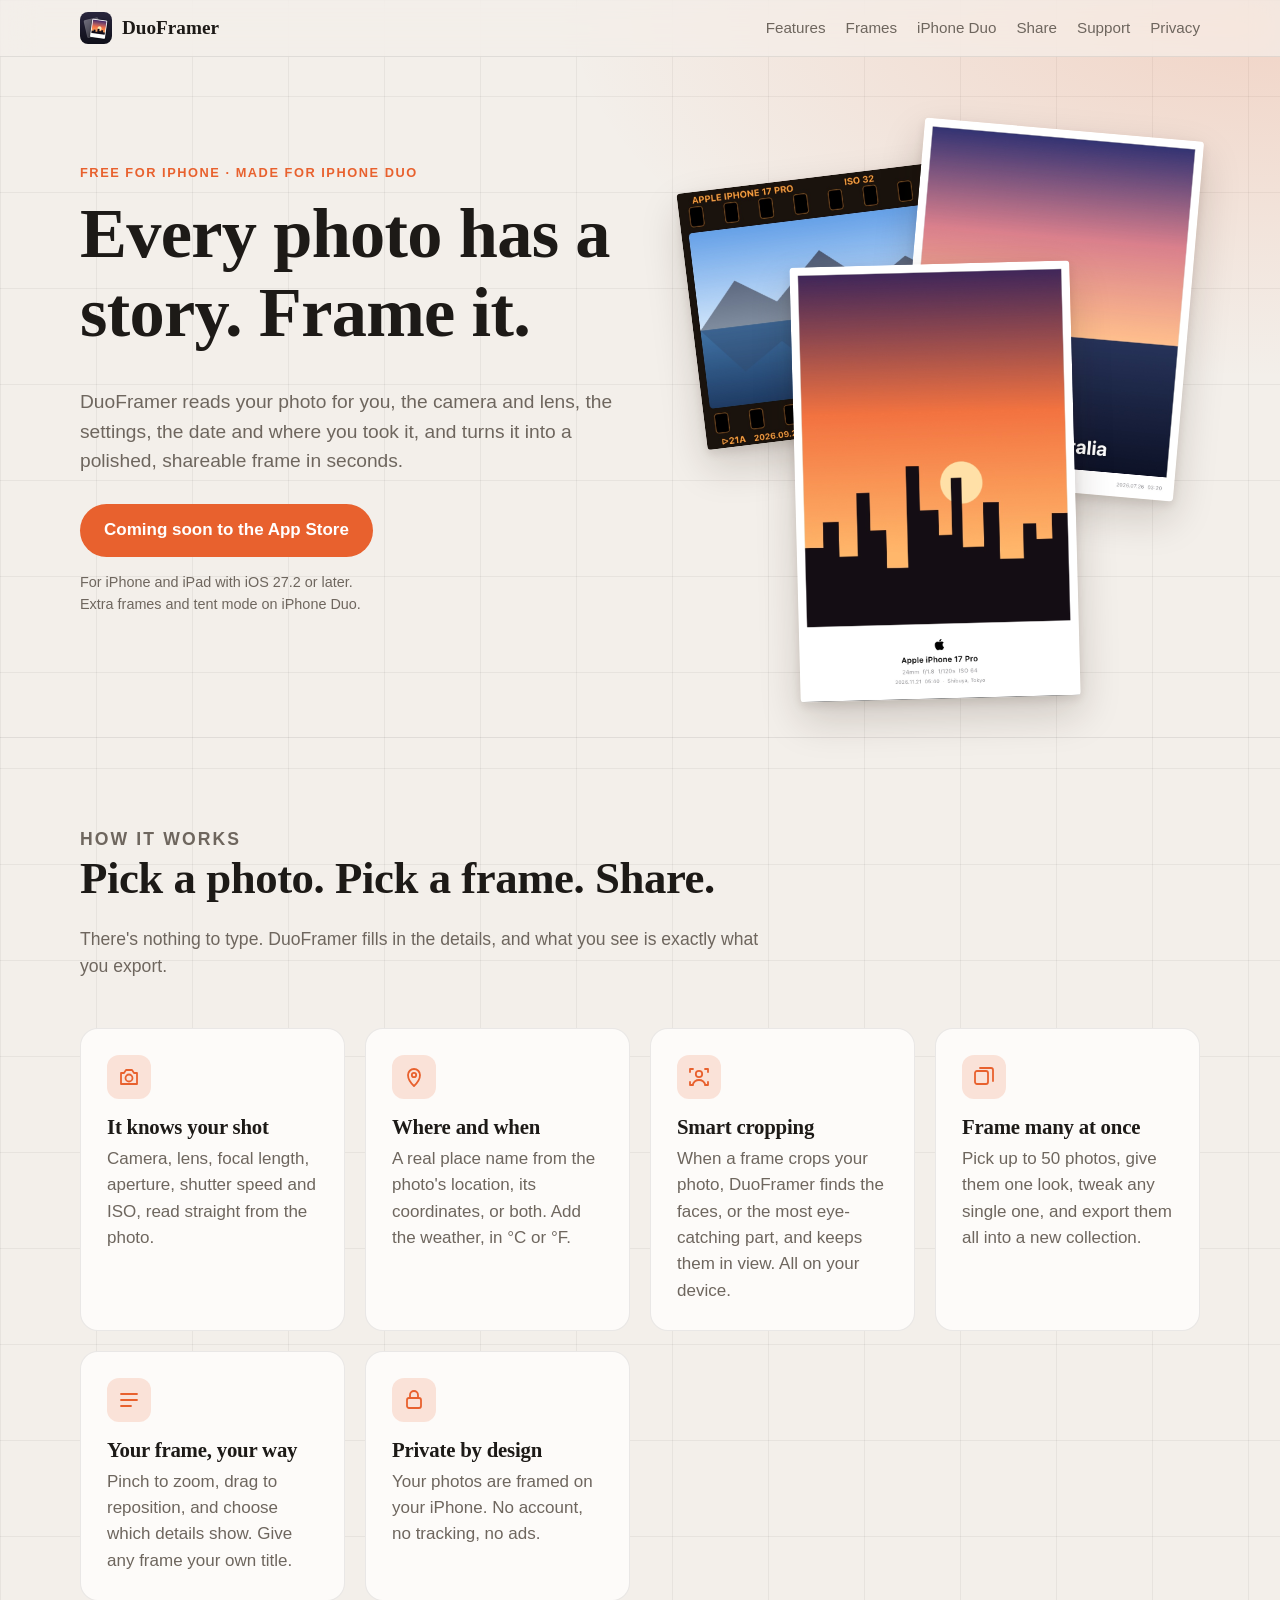
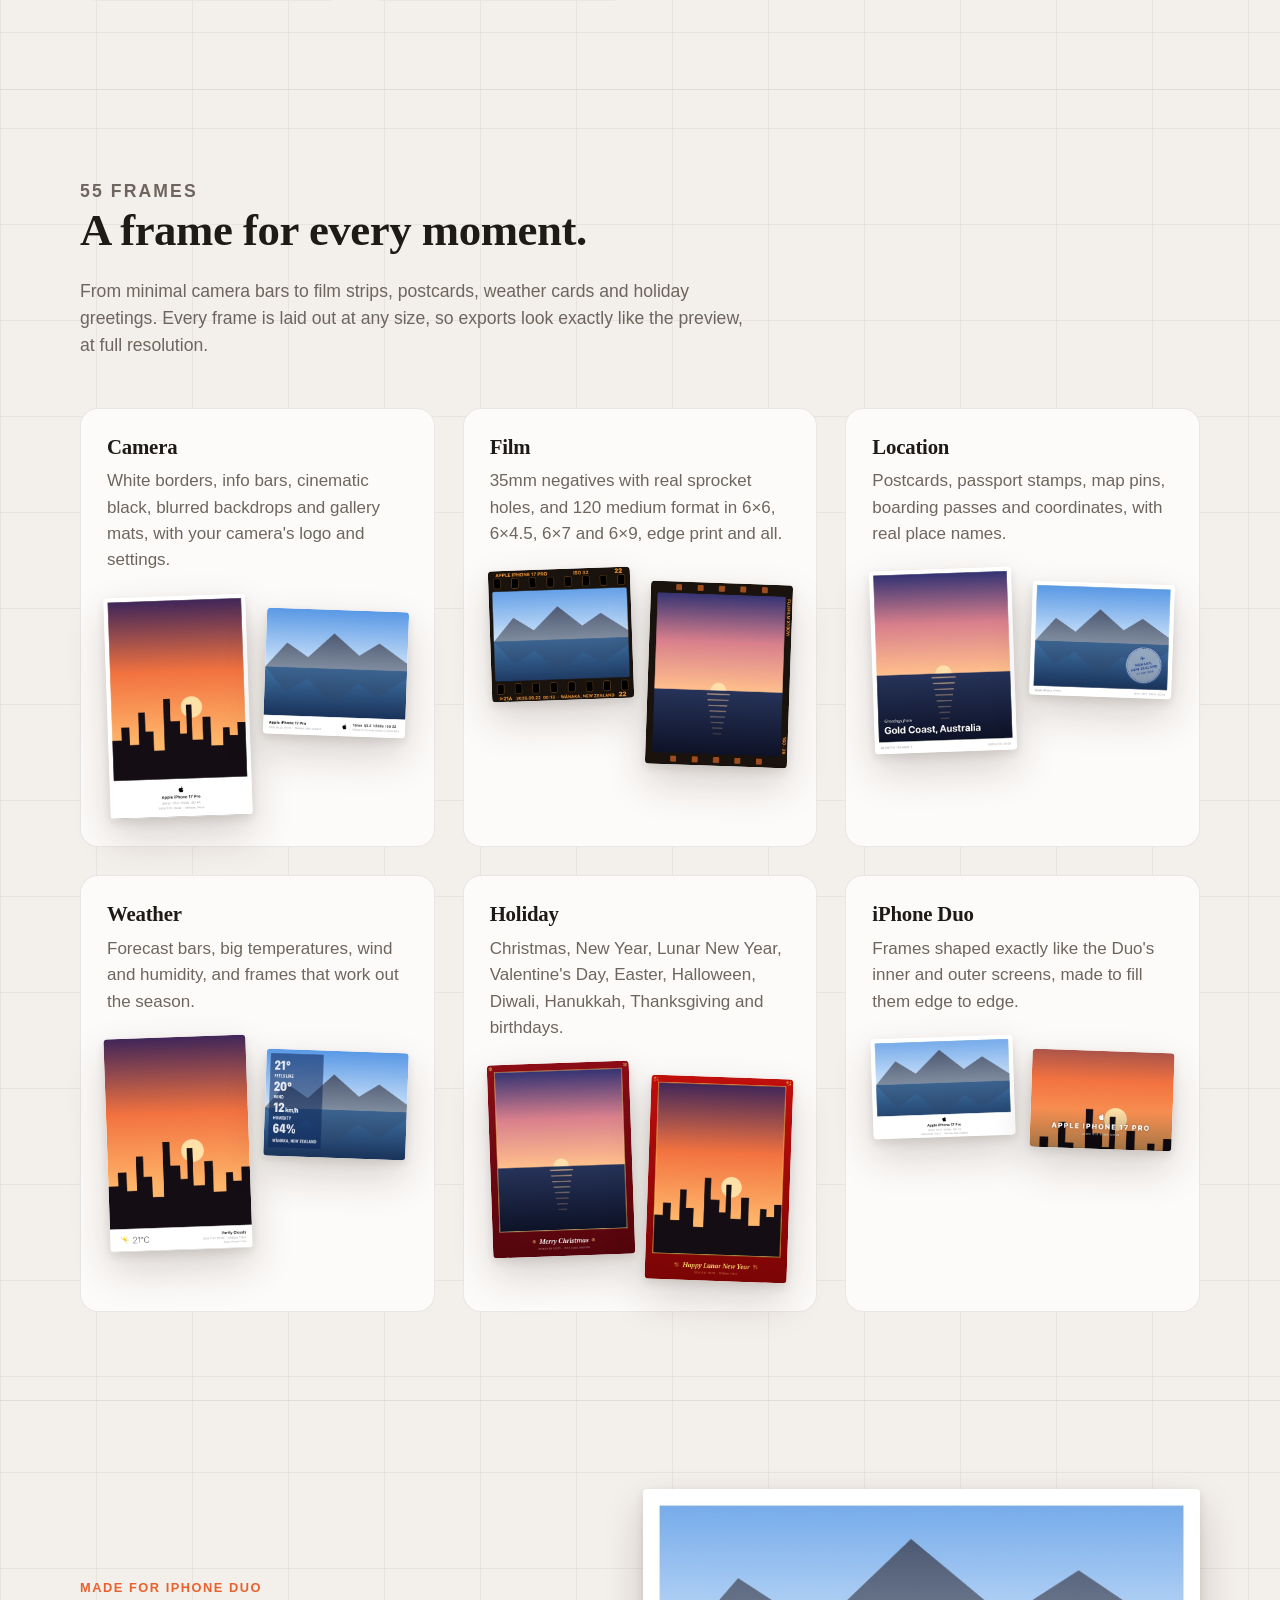
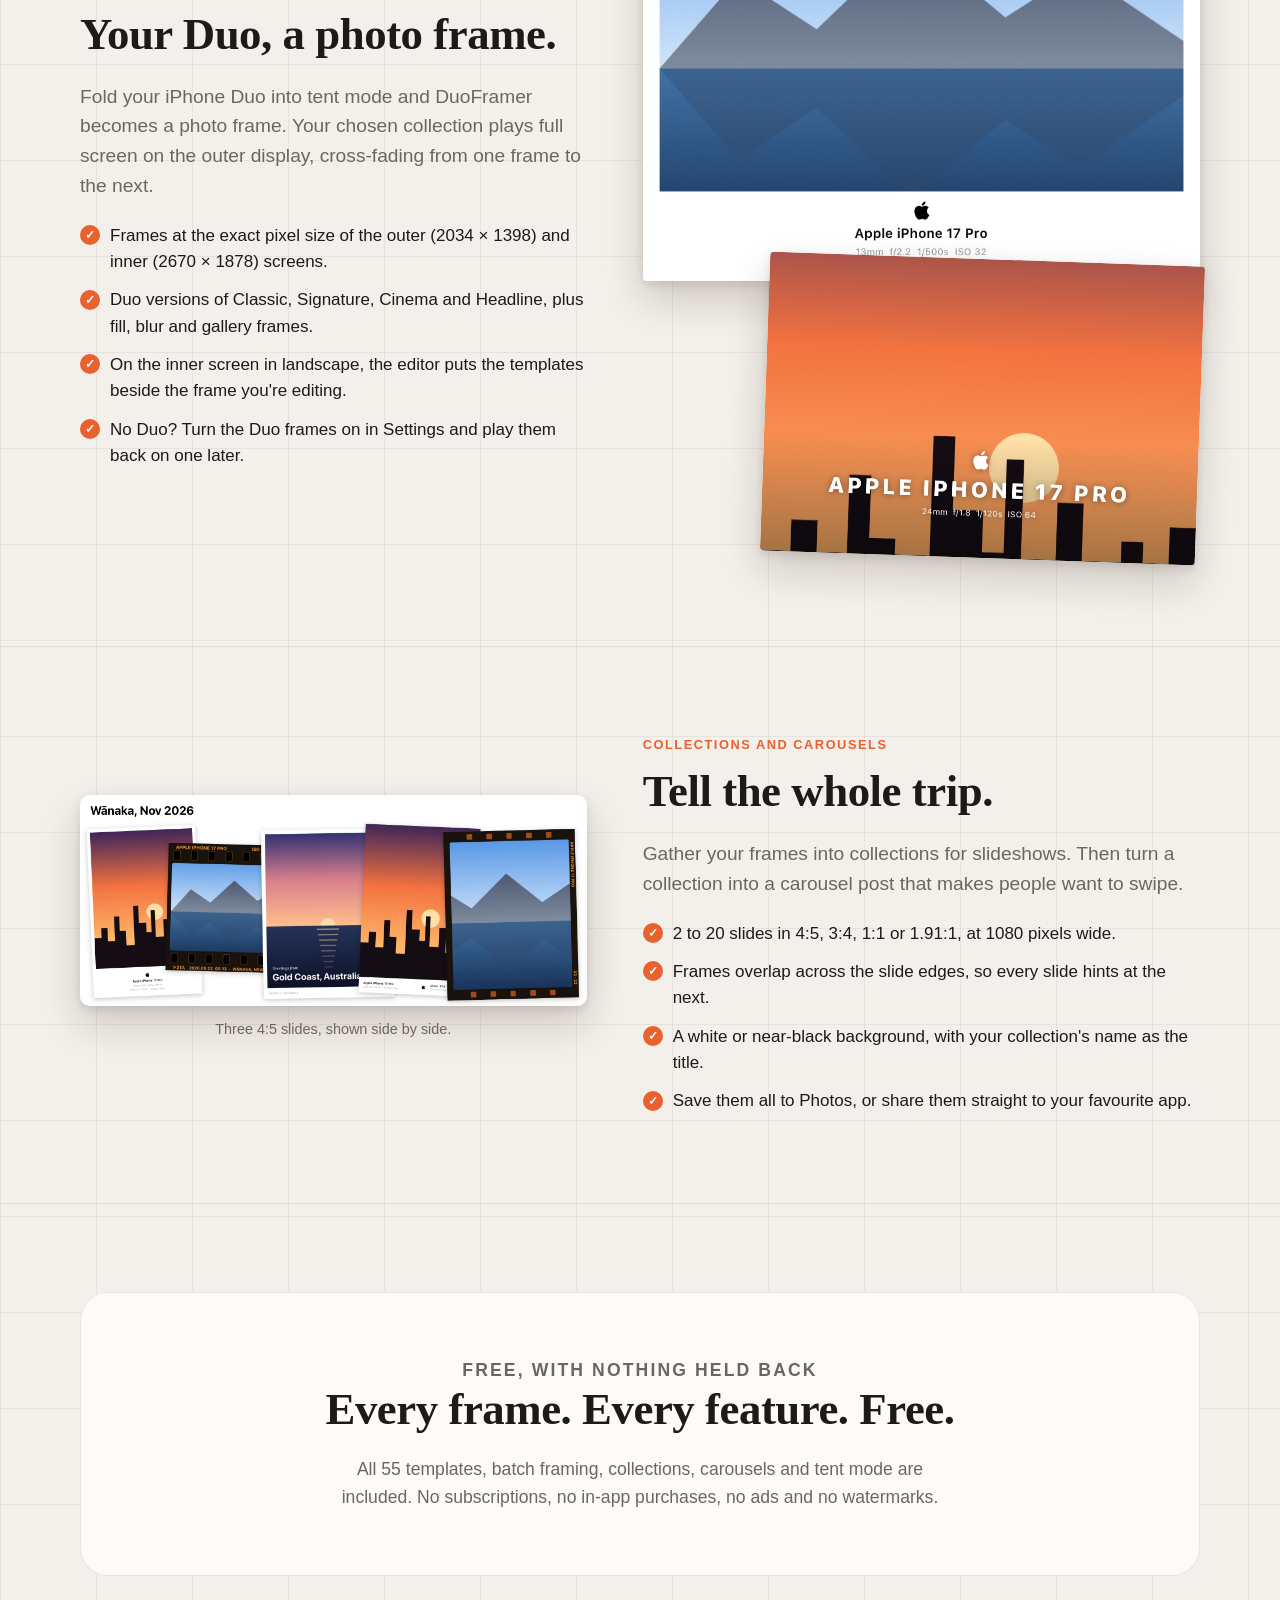
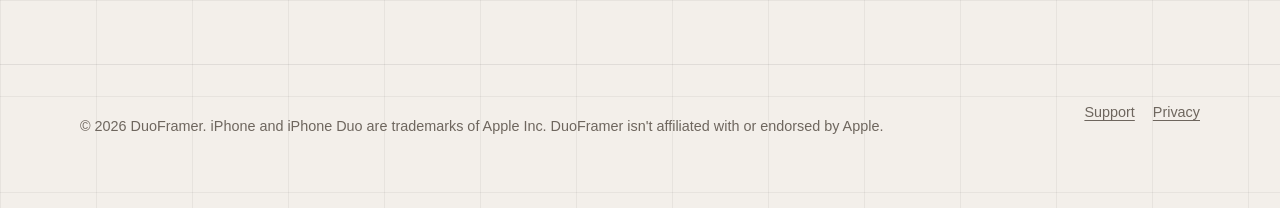
==== index.html @ 28a7384c "Add DuoFramer marketing site Landing page, privacy policy and support page, sharing one stylesheet w" ====
<!doctype html>
<html lang="en">
<head>
  <meta charset="utf-8">
  <meta name="viewport" content="width=device-width, initial-scale=1">
  <title>DuoFramer — Every photo has a story. Frame it.</title>
  <meta name="description" content="DuoFramer reads the camera, settings, place and date from your photos and frames them beautifully: 55 camera, film, travel, weather, holiday and iPhone Duo frames. Free, private, on your iPhone.">
  <meta name="theme-color" content="#f3efea" media="(prefers-color-scheme: light)">
  <meta name="theme-color" content="#000000" media="(prefers-color-scheme: dark)">
  <meta property="og:title" content="DuoFramer — Every photo has a story. Frame it.">
  <meta property="og:description" content="55 frames that know your shot: camera and settings, place and weather, film strips, holidays, and frames made for iPhone Duo.">
  <meta property="og:image" content="assets/og-image.png">
  <link rel="icon" href="assets/favicon.ico" sizes="any">
  <link rel="icon" type="image/png" sizes="192x192" href="assets/favicon-192.png">
  <link rel="apple-touch-icon" href="assets/apple-touch-icon.png">
  <link rel="stylesheet" href="assets/site.css">
</head>
<body>
  <header>
    <nav class="wrap nav" aria-label="Main">
      <a class="brand" href="#top"><img src="assets/favicon.png" alt="" width="32" height="32">DuoFramer</a>
      <ul>
        <li><a href="#features">Features</a></li>
        <li><a href="#frames">Frames</a></li>
        <li><a href="#duo">iPhone Duo</a></li>
        <li><a href="#share">Share</a></li>
        <li><a href="support.html">Support</a></li>
        <li><a href="privacy.html">Privacy</a></li>
      </ul>
    </nav>
  </header>

  <main id="top">
    <section class="hero">
      <div class="wrap hero-grid">
        <div>
          <p class="eyebrow">Free for iPhone · Made for iPhone Duo</p>
          <h1>Every photo has a story. Frame it.</h1>
          <p class="lede">DuoFramer reads your photo for you, the camera and lens, the settings, the date and where you took it, and turns it into a polished, shareable frame in seconds.</p>
          <div class="cta">
            <span class="button" aria-disabled="true">Coming soon to the App Store</span>
            <span class="requires">For iPhone and iPad with iOS 27.2 or later.<br>Extra frames and tent mode on iPhone Duo.</span>
          </div>
        </div>
        <div class="prints" aria-hidden="true">
          <img src="assets/gallery/film-35mm.jpg" alt="" width="840" height="774">
          <img src="assets/gallery/location-postcard.jpg" alt="" width="840" height="1082">
          <img src="assets/gallery/camera-classic.jpg" alt="" width="840" height="1303">
        </div>
      </div>
    </section>

    <section id="features">
      <div class="wrap">
        <div class="section-head">
          <p class="eyebrow">How it works</p>
          <h2>Pick a photo. Pick a frame. Share.</h2>
          <p>There's nothing to type. DuoFramer fills in the details, and what you see is exactly what you export.</p>
        </div>
        <div class="features">
          <div class="card">
            <div class="icon"><svg viewBox="0 0 24 24" fill="none" stroke="currentColor" stroke-width="1.8" stroke-linecap="round" stroke-linejoin="round" aria-hidden="true"><path d="M4 8h3l2-3h6l2 3h3v11H4z"/><circle cx="12" cy="13" r="3.5"/></svg></div>
            <h3>It knows your shot</h3>
            <p>Camera, lens, focal length, aperture, shutter speed and ISO, read straight from the photo.</p>
          </div>
          <div class="card">
            <div class="icon"><svg viewBox="0 0 24 24" fill="none" stroke="currentColor" stroke-width="1.8" stroke-linecap="round" stroke-linejoin="round" aria-hidden="true"><path d="M12 21s-6-5.6-6-11a6 6 0 0 1 12 0c0 5.4-6 11-6 11z"/><circle cx="12" cy="10" r="2.2"/></svg></div>
            <h3>Where and when</h3>
            <p>A real place name from the photo's location, its coordinates, or both. Add the weather, in °C or °F.</p>
          </div>
          <div class="card">
            <div class="icon"><svg viewBox="0 0 24 24" fill="none" stroke="currentColor" stroke-width="1.8" stroke-linecap="round" stroke-linejoin="round" aria-hidden="true"><circle cx="12" cy="9" r="3.2"/><path d="M5.5 20c1.2-3.4 3.7-5 6.5-5s5.3 1.6 6.5 5"/><path d="M3 7V4h3M21 7V4h-3M3 17v3h3M21 17v3h-3"/></svg></div>
            <h3>Smart cropping</h3>
            <p>When a frame crops your photo, DuoFramer finds the faces, or the most eye-catching part, and keeps them in view. All on your device.</p>
          </div>
          <div class="card">
            <div class="icon"><svg viewBox="0 0 24 24" fill="none" stroke="currentColor" stroke-width="1.8" stroke-linecap="round" stroke-linejoin="round" aria-hidden="true"><rect x="3" y="6" width="13" height="13" rx="2"/><path d="M8 3h11a2 2 0 0 1 2 2v11"/></svg></div>
            <h3>Frame many at once</h3>
            <p>Pick up to 50 photos, give them one look, tweak any single one, and export them all into a new collection.</p>
          </div>
          <div class="card">
            <div class="icon"><svg viewBox="0 0 24 24" fill="none" stroke="currentColor" stroke-width="1.8" stroke-linecap="round" stroke-linejoin="round" aria-hidden="true"><path d="M4 12h16M4 6h16M4 18h10"/></svg></div>
            <h3>Your frame, your way</h3>
            <p>Pinch to zoom, drag to reposition, and choose which details show. Give any frame your own title.</p>
          </div>
          <div class="card">
            <div class="icon"><svg viewBox="0 0 24 24" fill="none" stroke="currentColor" stroke-width="1.8" stroke-linecap="round" stroke-linejoin="round" aria-hidden="true"><rect x="5" y="10" width="14" height="10" rx="2"/><path d="M8 10V7a4 4 0 0 1 8 0v3"/></svg></div>
            <h3>Private by design</h3>
            <p>Your photos are framed on your iPhone. No account, no tracking, no ads.</p>
          </div>
        </div>
      </div>
    </section>

    <section id="frames">
      <div class="wrap">
        <div class="section-head">
          <p class="eyebrow">55 frames</p>
          <h2>A frame for every moment.</h2>
          <p>From minimal camera bars to film strips, postcards, weather cards and holiday greetings. Every frame is laid out at any size, so exports look exactly like the preview, at full resolution.</p>
        </div>
        <div class="categories">
          <article class="category">
            <h3>Camera</h3>
            <p>White borders, info bars, cinematic black, blurred backdrops and gallery mats, with your camera's logo and settings.</p>
            <div class="pair">
              <img class="print" src="assets/gallery/camera-classic.jpg" alt="A sunset skyline in a white Classic frame, with the camera and settings underneath" width="840" height="1303" loading="lazy">
              <img class="print" src="assets/gallery/camera-signature.jpg" alt="A mountain lake in a Signature frame with an info bar along the bottom" width="840" height="741" loading="lazy">
            </div>
          </article>
          <article class="category">
            <h3>Film</h3>
            <p>35mm negatives with real sprocket holes, and 120 medium format in 6×6, 6×4.5, 6×7 and 6×9, edge print and all.</p>
            <div class="pair">
              <img class="print" src="assets/gallery/film-35mm.jpg" alt="A photo on a strip of 35mm film with sprocket holes and orange edge print" width="840" height="774" loading="lazy">
              <img class="print" src="assets/gallery/film-6x7.jpg" alt="A portrait photo on a 6×7 medium-format negative" width="840" height="1078" loading="lazy">
            </div>
          </article>
          <article class="category">
            <h3>Location</h3>
            <p>Postcards, passport stamps, map pins, boarding passes and coordinates, with real place names.</p>
            <div class="pair">
              <img class="print" src="assets/gallery/location-postcard.jpg" alt="A sunset over the sea as a postcard reading Greetings from Gold Coast, Australia" width="840" height="1082" loading="lazy">
              <img class="print" src="assets/gallery/location-stamp.jpg" alt="A mountain lake with a round passport stamp for Wānaka, New Zealand" width="840" height="670" loading="lazy">
            </div>
          </article>
          <article class="category">
            <h3>Weather</h3>
            <p>Forecast bars, big temperatures, wind and humidity, and frames that work out the season.</p>
            <div class="pair">
              <img class="print" src="assets/gallery/weather-forecast.jpg" alt="A sunset skyline with a weather forecast bar showing 21 degrees" width="840" height="1255" loading="lazy">
              <img class="print" src="assets/gallery/weather-stats.jpg" alt="A mountain lake with a panel of temperature, feels-like, wind and humidity" width="840" height="630" loading="lazy">
            </div>
          </article>
          <article class="category">
            <h3>Holiday</h3>
            <p>Christmas, New Year, Lunar New Year, Valentine's Day, Easter, Halloween, Diwali, Hanukkah, Thanksgiving and birthdays.</p>
            <div class="pair">
              <img class="print" src="assets/gallery/holiday-christmas.jpg" alt="A sunset in a red Christmas frame reading Merry Christmas" width="840" height="1138" loading="lazy">
              <img class="print" src="assets/gallery/holiday-lunar.jpg" alt="A skyline in a red and gold Lunar New Year frame" width="840" height="1201" loading="lazy">
            </div>
          </article>
          <article class="category">
            <h3>iPhone Duo</h3>
            <p>Frames shaped exactly like the Duo's inner and outer screens, made to fill them edge to edge.</p>
            <div class="pair">
              <img class="print" src="assets/gallery/duo-inner-classic.jpg" alt="A landscape Classic frame shaped like the iPhone Duo inner screen" width="840" height="591" loading="lazy">
              <img class="print" src="assets/gallery/duo-outer-headline.jpg" alt="A full-bleed Headline frame shaped like the iPhone Duo outer screen" width="840" height="578" loading="lazy">
            </div>
          </article>
        </div>
      </div>
    </section>

    <section id="duo">
      <div class="wrap split">
        <div>
          <p class="eyebrow">Made for iPhone Duo</p>
          <h2>Your Duo, a photo frame.</h2>
          <p class="lede">Fold your iPhone Duo into tent mode and DuoFramer becomes a photo frame. Your chosen collection plays full screen on the outer display, cross-fading from one frame to the next.</p>
          <ul class="checks">
            <li>Frames at the exact pixel size of the outer (2034 × 1398) and inner (2670 × 1878) screens.</li>
            <li>Duo versions of Classic, Signature, Cinema and Headline, plus fill, blur and gallery frames.</li>
            <li>On the inner screen in landscape, the editor puts the templates beside the frame you're editing.</li>
            <li>No Duo? Turn the Duo frames on in Settings and play them back on one later.</li>
          </ul>
        </div>
        <div class="duo-pair" aria-hidden="true">
          <img class="print" src="assets/gallery/duo-inner-classic.jpg" alt="" width="840" height="591" loading="lazy">
          <img class="print" src="assets/gallery/duo-outer-headline.jpg" alt="" width="840" height="578" loading="lazy">
        </div>
      </div>
    </section>

    <section id="share">
      <div class="wrap split reverse">
        <div>
          <p class="eyebrow">Collections and carousels</p>
          <h2>Tell the whole trip.</h2>
          <p class="lede">Gather your frames into collections for slideshows. Then turn a collection into a carousel post that makes people want to swipe.</p>
          <ul class="checks">
            <li>2 to 20 slides in 4:5, 3:4, 1:1 or 1.91:1, at 1080 pixels wide.</li>
            <li>Frames overlap across the slide edges, so every slide hints at the next.</li>
            <li>A white or near-black background, with your collection's name as the title.</li>
            <li>Save them all to Photos, or share them straight to your favourite app.</li>
          </ul>
        </div>
        <div>
          <img class="carousel-shot" src="assets/gallery/carousel.jpg" alt="Three carousel slides on a white background titled Wānaka, Nov 2026, with framed photos overlapping across the slide edges" width="1800" height="750" loading="lazy">
          <p class="slide-note">Three 4:5 slides, shown side by side.</p>
        </div>
      </div>
    </section>

    <section>
      <div class="wrap">
        <div class="free">
          <p class="eyebrow">Free, with nothing held back</p>
          <h2>Every frame. Every feature. Free.</h2>
          <p>All 55 templates, batch framing, collections, carousels and tent mode are included. No subscriptions, no in-app purchases, no ads and no watermarks.</p>
        </div>
      </div>
    </section>
  </main>

  <footer>
    <div class="wrap">
      <p>© 2026 DuoFramer. iPhone and iPhone Duo are trademarks of Apple Inc. DuoFramer isn't affiliated with or endorsed by Apple.</p>
      <ul>
        <li><a href="support.html">Support</a></li>
        <li><a href="privacy.html">Privacy</a></li>
      </ul>
    </div>
  </footer>
</body>
</html>
---- assets/site.css ----
/* DuoFramer site. One stylesheet for every page; light and dark follow the system. */

:root {
  --canvas: #f3efea;
  --surface: #fdfbf9;
  --ink: #1d1a17;
  --muted: #6e665e;
  --line: rgba(0, 0, 0, 0.08);
  --grid: rgba(0, 0, 0, 0.05);
  --accent: #e8612e;
  --accent-ink: #ffffff;
  --glow: rgba(232, 97, 46, 0.2);
  --shadow: 0 18px 40px rgba(40, 20, 10, 0.18), 0 4px 10px rgba(40, 20, 10, 0.1);
  --serif: ui-serif, "New York", "Iowan Old Style", Georgia, serif;
  --sans: -apple-system, BlinkMacSystemFont, "SF Pro Text", "Helvetica Neue", Arial, sans-serif;
  --radius: 18px;
  color-scheme: light dark;
}

@media (prefers-color-scheme: dark) {
  :root {
    --canvas: #000000;
    --surface: #1b1820;
    --ink: #f4efe9;
    --muted: #a59c93;
    --line: rgba(255, 255, 255, 0.1);
    --grid: rgba(255, 255, 255, 0.07);
    --accent: #ff9461;
    --accent-ink: #1d1a17;
    --glow: rgba(255, 148, 97, 0.2);
    --shadow: 0 18px 40px rgba(0, 0, 0, 0.6), 0 4px 10px rgba(0, 0, 0, 0.4);
  }
}

* { box-sizing: border-box; }

html { scroll-behavior: smooth; }
@media (prefers-reduced-motion: reduce) { html { scroll-behavior: auto; } }

body {
  margin: 0;
  font-family: var(--sans);
  font-size: 17px;
  line-height: 1.55;
  color: var(--ink);
  background-color: var(--canvas);
  /* The app's canvas: a sunset glow from the top-right corner over a very faint 96 pt grid. */
  background-image:
    radial-gradient(ellipse 80% 60% at 100% 0%, var(--glow), transparent 70%),
    linear-gradient(var(--grid) 1px, transparent 1px),
    linear-gradient(90deg, var(--grid) 1px, transparent 1px);
  background-size: 100% 100%, 96px 96px, 96px 96px;
  background-attachment: fixed, scroll, scroll;
  -webkit-font-smoothing: antialiased;
}

img { max-width: 100%; height: auto; display: block; }

a { color: var(--accent); text-underline-offset: 3px; }

.wrap { width: min(1120px, 100% - 48px); margin-inline: auto; }

h1, h2, h3 { font-family: var(--serif); font-weight: 700; line-height: 1.12; letter-spacing: -0.01em; margin: 0 0 0.5em; }
h1 { font-size: clamp(2.6rem, 6vw, 4.4rem); }
h2 { font-size: clamp(1.9rem, 3.6vw, 2.8rem); }
h3 { font-size: 1.3rem; }

.eyebrow {
  font-size: 0.8rem;
  font-weight: 700;
  letter-spacing: 0.12em;
  text-transform: uppercase;
  color: var(--accent);
  margin: 0 0 0.9em;
}

.lede { font-size: 1.2rem; color: var(--muted); max-width: 34em; }

/* Navigation */

header {
  position: sticky;
  top: 0;
  z-index: 10;
  backdrop-filter: saturate(1.6) blur(18px);
  -webkit-backdrop-filter: saturate(1.6) blur(18px);
  background: color-mix(in srgb, var(--canvas) 72%, transparent);
  border-bottom: 1px solid var(--line);
}

.nav { display: flex; align-items: center; justify-content: space-between; gap: 24px; padding-block: 12px; }

.brand {
  display: flex;
  align-items: center;
  gap: 10px;
  font-family: var(--serif);
  font-weight: 700;
  font-size: 1.2rem;
  color: var(--ink);
  text-decoration: none;
}
.brand img { border-radius: 8px; }

.nav ul { display: flex; flex-wrap: wrap; gap: 4px 20px; list-style: none; margin: 0; padding: 0; }
.nav ul a { color: var(--muted); text-decoration: none; font-size: 0.95rem; }
.nav ul a:hover, .nav ul a[aria-current="page"] { color: var(--ink); }

@media (max-width: 760px) {
  .nav { flex-direction: column; align-items: flex-start; gap: 8px; }
}

/* Sections */

section { padding-block: 88px; }
section + section { border-top: 1px solid var(--line); }

.section-head { max-width: 40em; margin-bottom: 48px; }
.section-head p { color: var(--muted); font-size: 1.1rem; margin: 0; }

/* Hero */

.hero { padding-top: 72px; }
.hero-grid { display: grid; grid-template-columns: 1.05fr 1fr; gap: 56px; align-items: center; }
@media (max-width: 900px) { .hero-grid { grid-template-columns: 1fr; } }

.cta { display: flex; flex-wrap: wrap; align-items: center; gap: 14px 20px; margin-top: 28px; }

.button {
  display: inline-flex;
  align-items: center;
  gap: 8px;
  padding: 13px 24px;
  border-radius: 999px;
  background: var(--accent);
  color: var(--accent-ink);
  font-weight: 600;
  text-decoration: none;
}
.button.secondary { background: transparent; color: var(--ink); border: 1px solid var(--line); }

.requires { color: var(--muted); font-size: 0.9rem; }

/* Prints: frames laid on the table at slight angles. */

.prints { position: relative; min-height: 520px; }
.prints img {
  position: absolute;
  width: 54%;
  border-radius: 4px;
  box-shadow: var(--shadow);
}
.prints img:nth-child(1) { left: 2%; top: 9%; transform: rotate(-7deg); }
.prints img:nth-child(2) { left: 44%; top: 0; transform: rotate(5deg); }
.prints img:nth-child(3) { left: 22%; top: 26%; transform: rotate(-1.5deg); z-index: 2; }
@media (max-width: 900px) { .prints { min-height: 0; aspect-ratio: 1 / 0.95; } }

.print { border-radius: 4px; box-shadow: var(--shadow); }

/* Feature list */

.features { display: grid; grid-template-columns: repeat(auto-fit, minmax(240px, 1fr)); gap: 20px; }

.card {
  background: var(--surface);
  border: 1px solid var(--line);
  border-radius: var(--radius);
  padding: 26px;
}
.card h3 { margin-bottom: 0.35em; }
.card p { margin: 0; color: var(--muted); }
.card .icon {
  display: grid;
  place-items: center;
  width: 44px;
  height: 44px;
  margin-bottom: 16px;
  border-radius: 12px;
  background: color-mix(in srgb, var(--accent) 16%, transparent);
  color: var(--accent);
}
.card .icon svg { width: 24px; height: 24px; }

/* Template gallery */

.categories { display: grid; grid-template-columns: repeat(auto-fit, minmax(300px, 1fr)); gap: 28px; }

.category {
  background: var(--surface);
  border: 1px solid var(--line);
  border-radius: var(--radius);
  padding: 26px 26px 30px;
}
.category p { color: var(--muted); margin: 0 0 22px; }
.category .pair { display: grid; grid-template-columns: 1fr 1fr; gap: 16px; align-items: start; }
.category .pair img:first-child { transform: rotate(-2deg); }
.category .pair img:last-child { transform: rotate(2deg); margin-top: 14px; }

/* Split rows: text beside an image */

.split { display: grid; grid-template-columns: 1fr 1.1fr; gap: 56px; align-items: center; }
.split.reverse > :first-child { order: 2; }
@media (max-width: 900px) {
  .split { grid-template-columns: 1fr; }
  .split.reverse > :first-child { order: 0; }
}

.checks { list-style: none; padding: 0; margin: 22px 0 0; display: grid; gap: 12px; }
.checks li { position: relative; padding-left: 30px; }
.checks li::before {
  content: "✓";
  position: absolute;
  left: 0;
  top: 0.2em;
  width: 20px;
  height: 20px;
  border-radius: 50%;
  background: var(--accent);
  color: var(--accent-ink);
  font-size: 12px;
  font-weight: 700;
  line-height: 20px;
  text-align: center;
}

.duo-pair { display: grid; gap: 18px; }
.duo-pair img:last-child { width: 78%; justify-self: end; transform: rotate(2deg); margin-top: -40px; }

.carousel-shot { border-radius: 10px; box-shadow: var(--shadow); }
.slide-note { color: var(--muted); font-size: 0.9rem; margin-top: 12px; text-align: center; }

/* Free band */

.free {
  text-align: center;
  background: var(--surface);
  border: 1px solid var(--line);
  border-radius: 28px;
  padding: 64px 28px;
}
.free p { color: var(--muted); max-width: 36em; margin: 0 auto; font-size: 1.1rem; }

/* Text pages: privacy and support */

.page { padding-block: 64px 96px; }
.page .wrap { max-width: 760px; }
.page h2 { font-size: 1.6rem; margin-top: 2em; }
.page p, .page li { color: var(--ink); }
.page .meta { color: var(--muted); margin-top: -0.4em; }
.page .summary {
  background: var(--surface);
  border: 1px solid var(--line);
  border-left: 4px solid var(--accent);
  border-radius: 12px;
  padding: 18px 22px;
}

table { width: 100%; border-collapse: collapse; margin: 1em 0; font-size: 0.97rem; }
th, td { text-align: left; vertical-align: top; padding: 12px 14px; border-bottom: 1px solid var(--line); }
th { font-weight: 600; }

details {
  background: var(--surface);
  border: 1px solid var(--line);
  border-radius: 14px;
  padding: 16px 20px;
  margin-bottom: 12px;
}
summary { cursor: pointer; font-weight: 600; }
details[open] summary { margin-bottom: 8px; }

/* Footer */

footer { border-top: 1px solid var(--line); padding-block: 36px 56px; color: var(--muted); font-size: 0.9rem; }
footer .wrap { display: flex; flex-wrap: wrap; justify-content: space-between; gap: 12px 24px; }
footer a { color: var(--muted); }
footer ul { display: flex; gap: 18px; list-style: none; margin: 0; padding: 0; }

:focus-visible { outline: 3px solid var(--accent); outline-offset: 3px; border-radius: 6px; }
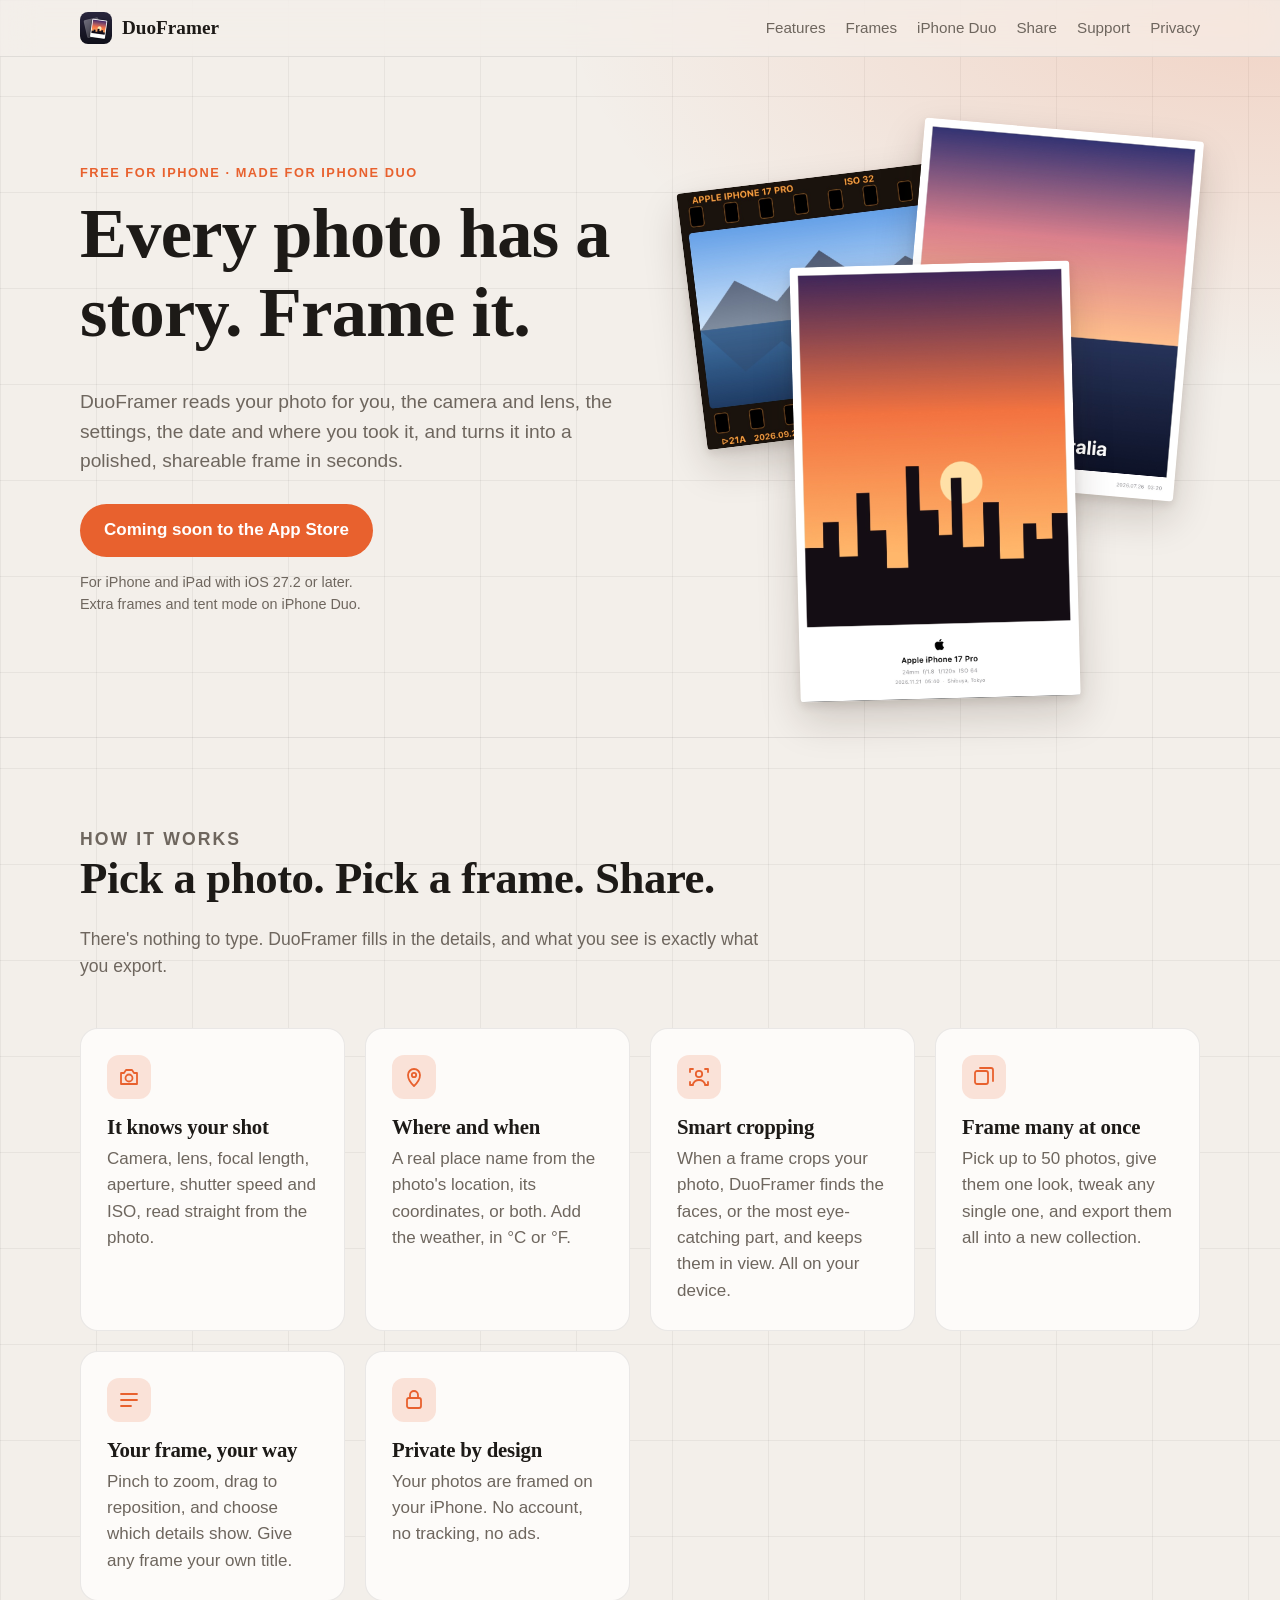
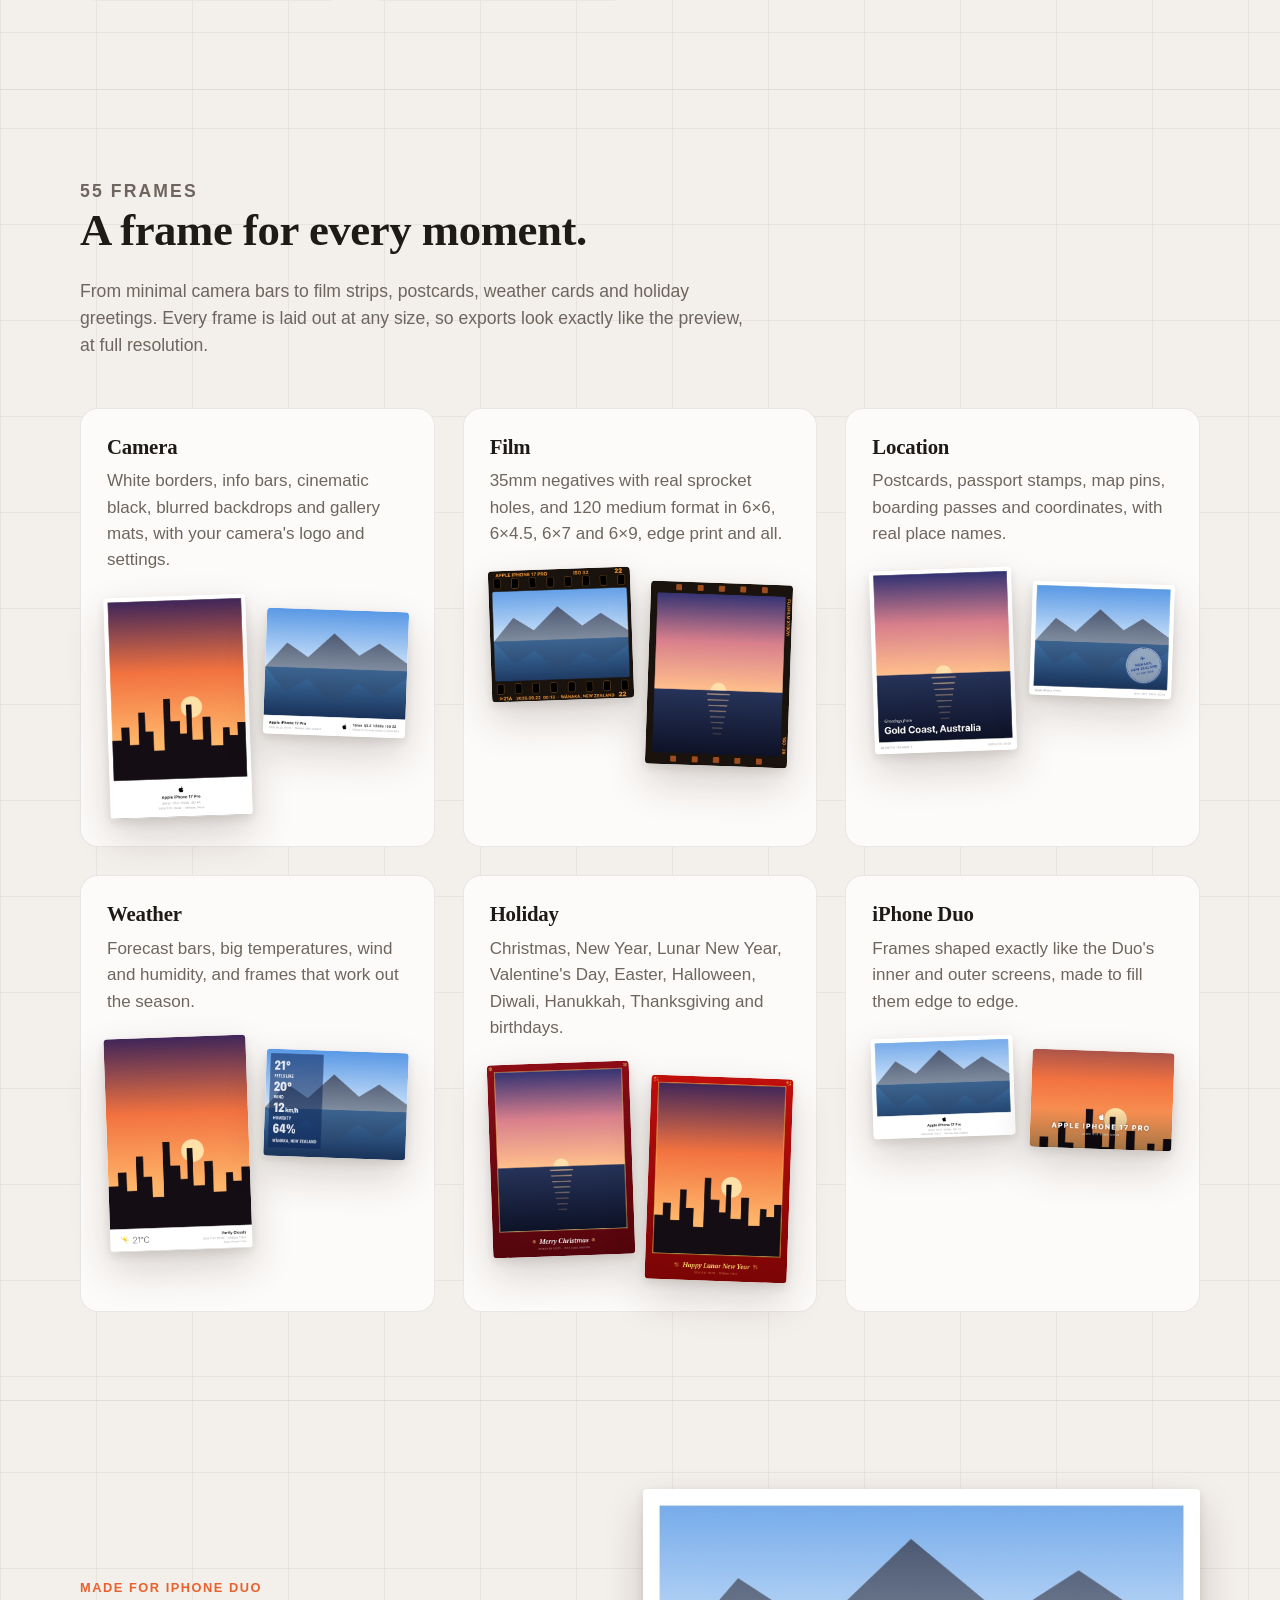
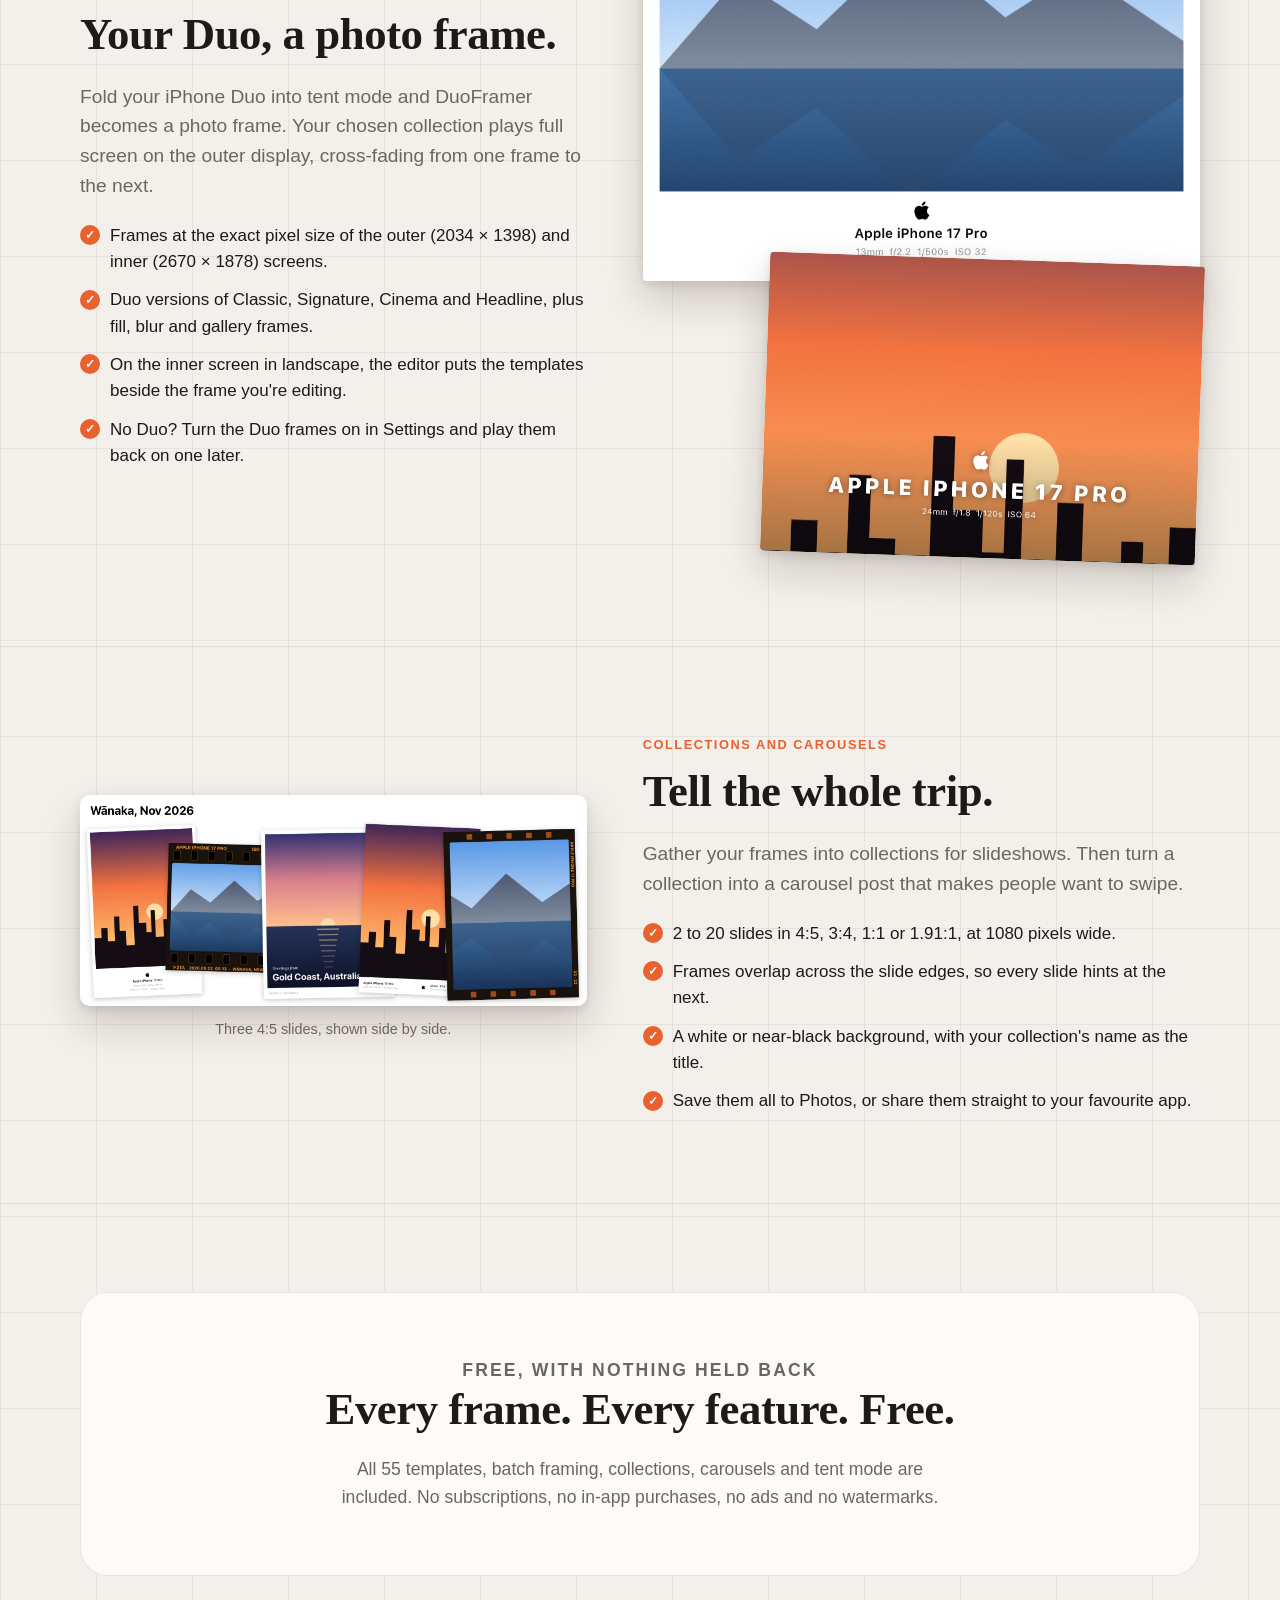
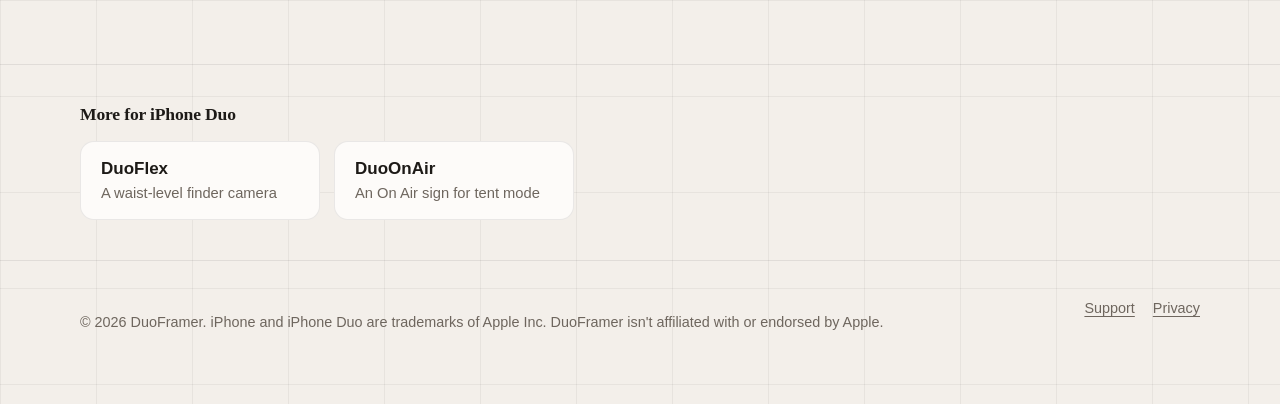
==== commit a6cfa739: "Link to DuoFlex and DuoOnAir from every page Co-Authored-By: Claude Opus 5.5 <noreply@anthropic.com>" ====
--- a/index.html
+++ b/index.html
@@ -203,6 +203,16 @@
     </section>
   </main>
 
+  <aside class="more-apps" aria-labelledby="more-apps-title">
+    <div class="wrap">
+      <h2 id="more-apps-title">More for iPhone Duo</h2>
+      <ul>
+        <li><a href="https://halans.github.io/DuoFlex/"><strong>DuoFlex</strong><span>A waist-level finder camera</span></a></li>
+        <li><a href="https://halans.github.io/duo-on-air/"><strong>DuoOnAir</strong><span>An On Air sign for tent mode</span></a></li>
+      </ul>
+    </div>
+  </aside>
+
   <footer>
     <div class="wrap">
       <p>© 2026 DuoFramer. iPhone and iPhone Duo are trademarks of Apple Inc. DuoFramer isn't affiliated with or endorsed by Apple.</p>
--- a/assets/site.css
+++ b/assets/site.css
@@ -269,6 +269,25 @@
 summary { cursor: pointer; font-weight: 600; }
 details[open] summary { margin-bottom: 8px; }
 
+/* Cross links to the other iPhone Duo apps */
+
+.more-apps { border-top: 1px solid var(--line); padding-block: 40px; }
+.more-apps h2 { font-size: 1.1rem; margin-bottom: 16px; }
+.more-apps ul { display: flex; flex-wrap: wrap; gap: 14px; list-style: none; margin: 0; padding: 0; }
+.more-apps a {
+  display: flex;
+  flex-direction: column;
+  min-width: 240px;
+  padding: 14px 20px;
+  background: var(--surface);
+  border: 1px solid var(--line);
+  border-radius: 14px;
+  color: var(--ink);
+  text-decoration: none;
+}
+.more-apps a:hover { border-color: var(--accent); }
+.more-apps span { color: var(--muted); font-size: 0.92rem; }
+
 /* Footer */
 
 footer { border-top: 1px solid var(--line); padding-block: 36px 56px; color: var(--muted); font-size: 0.9rem; }
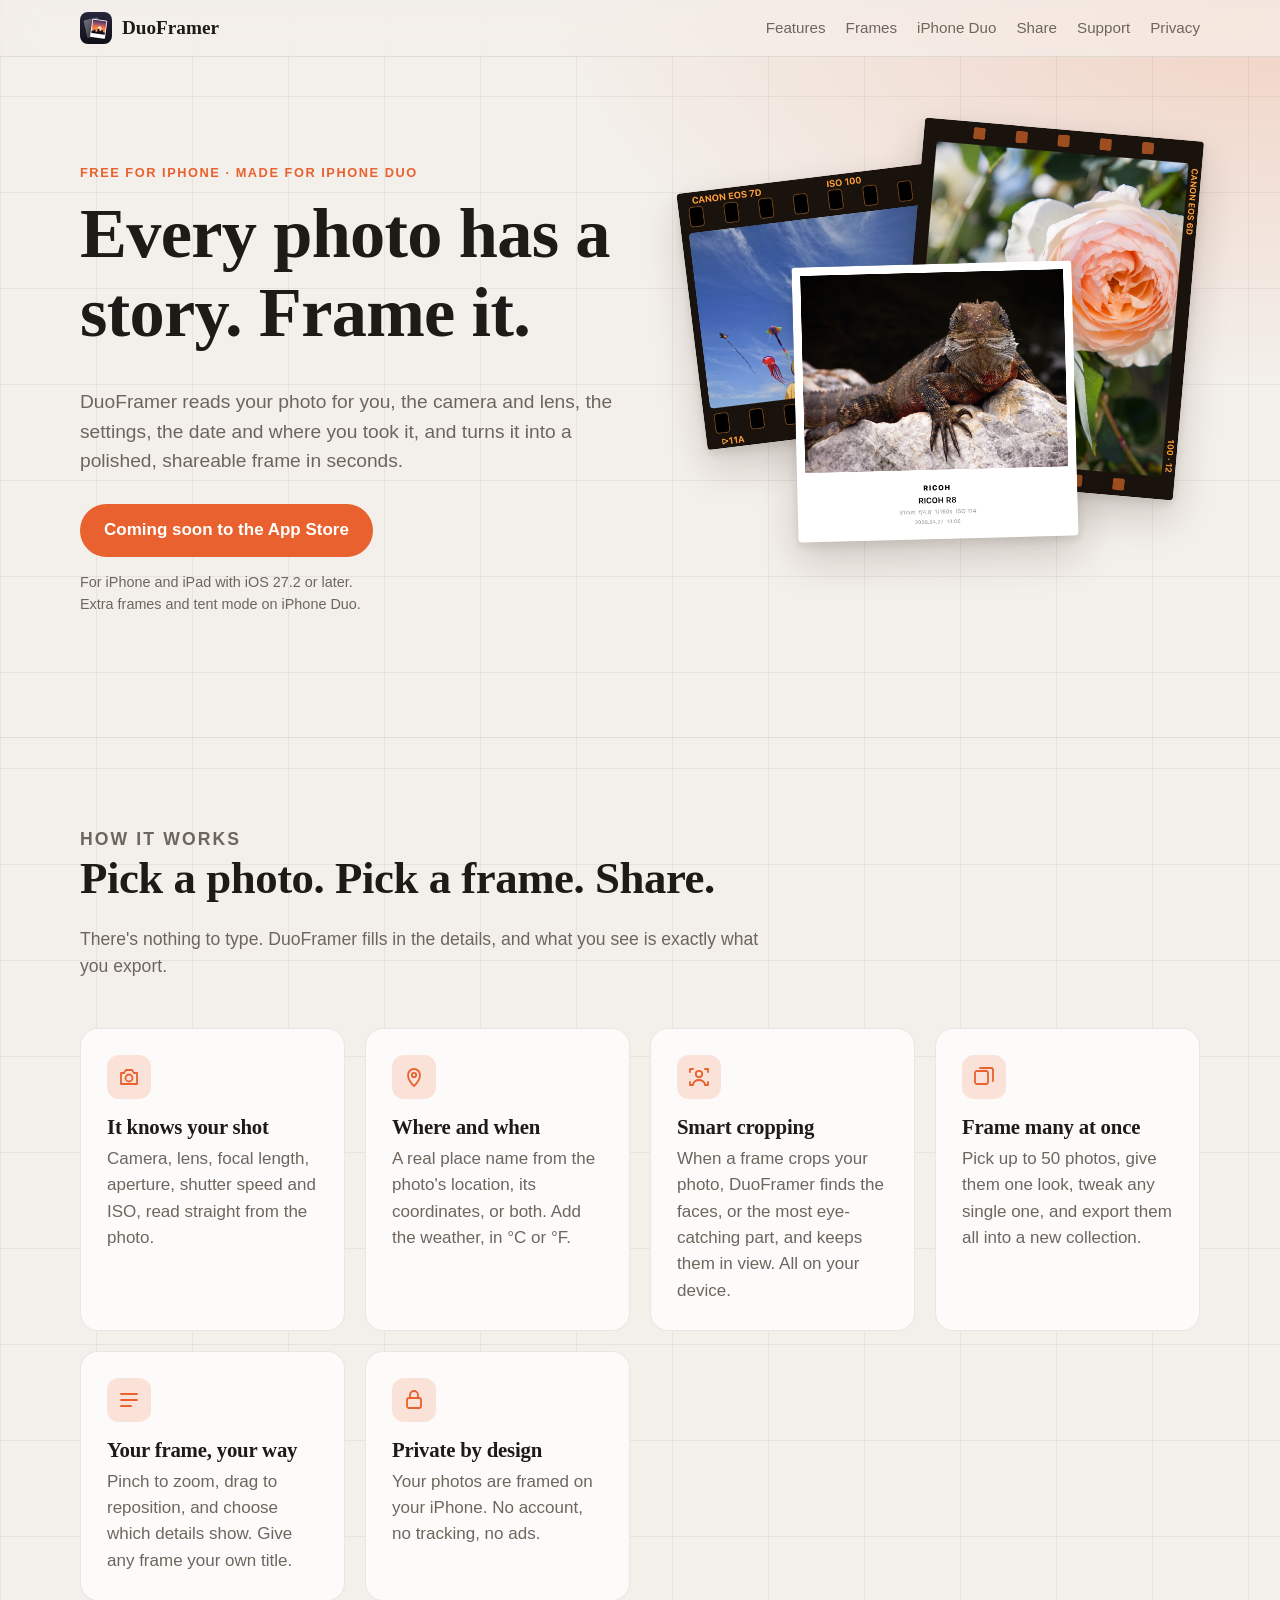
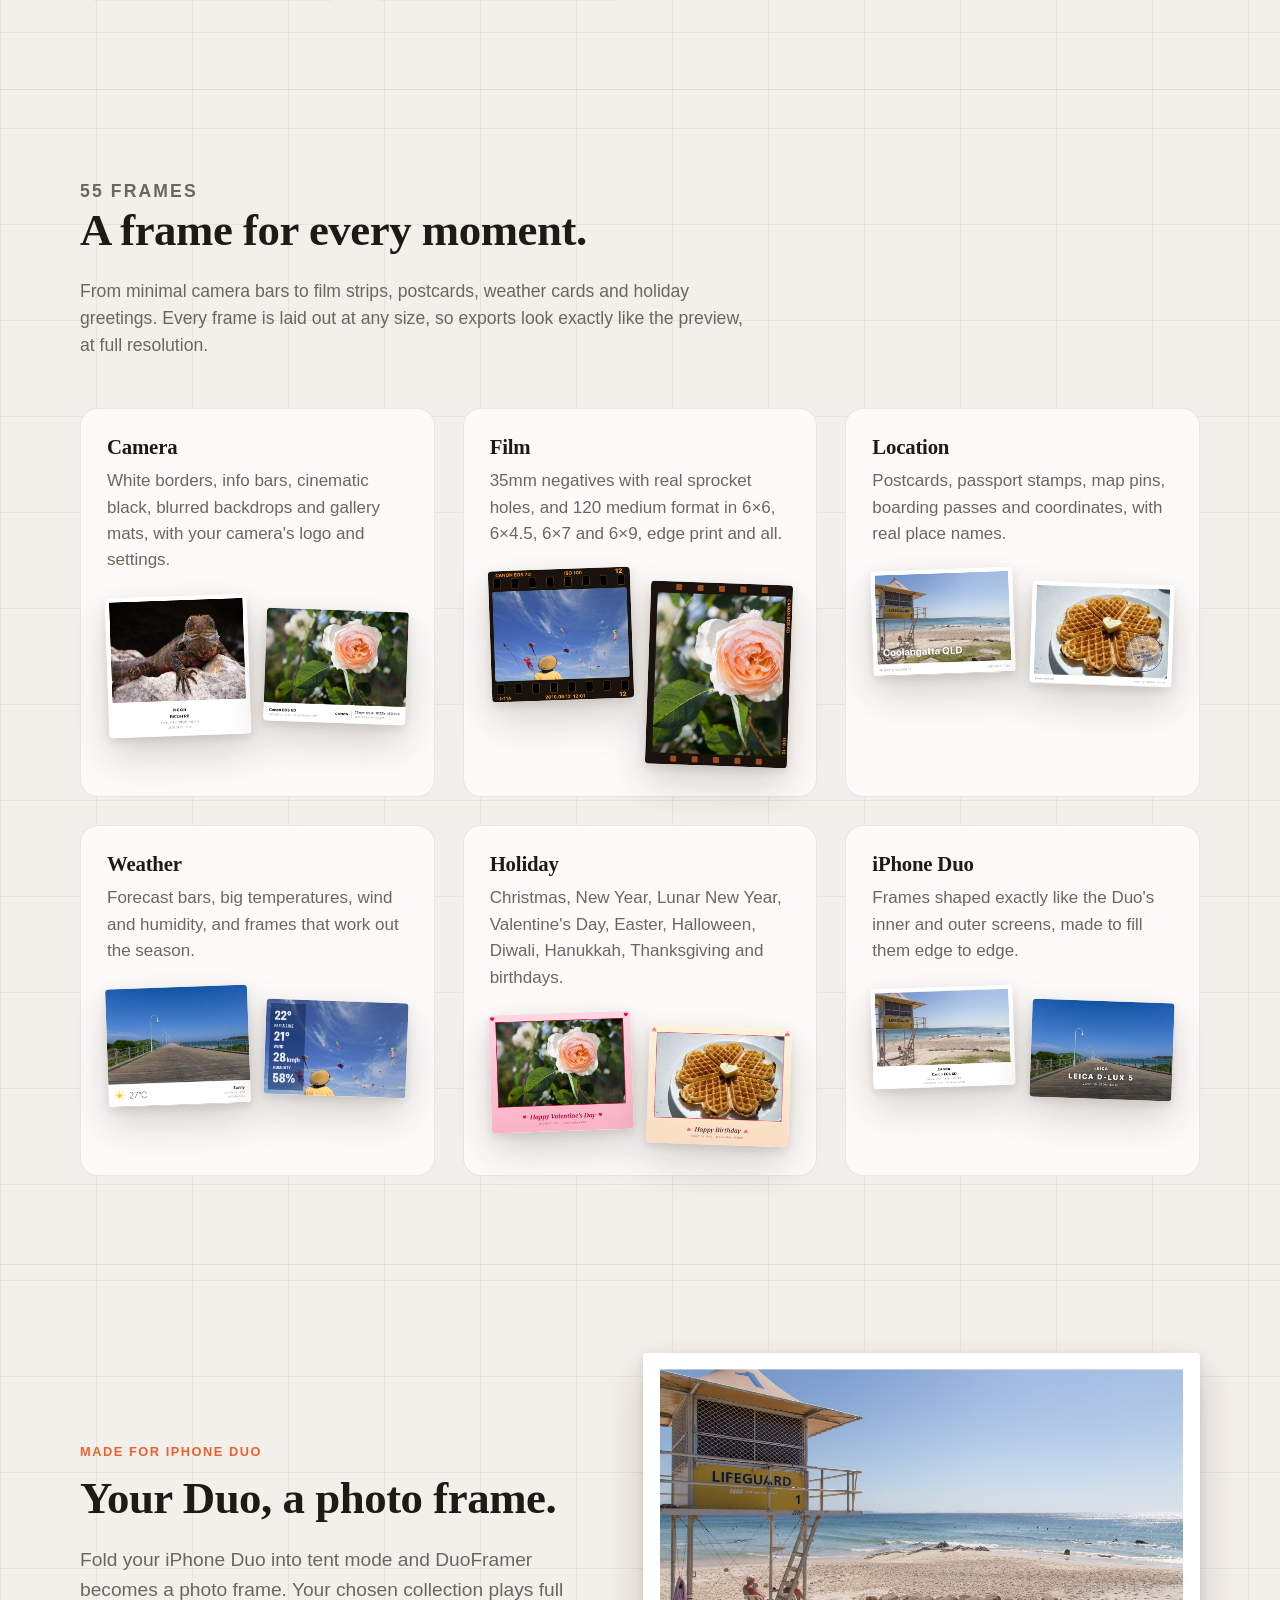
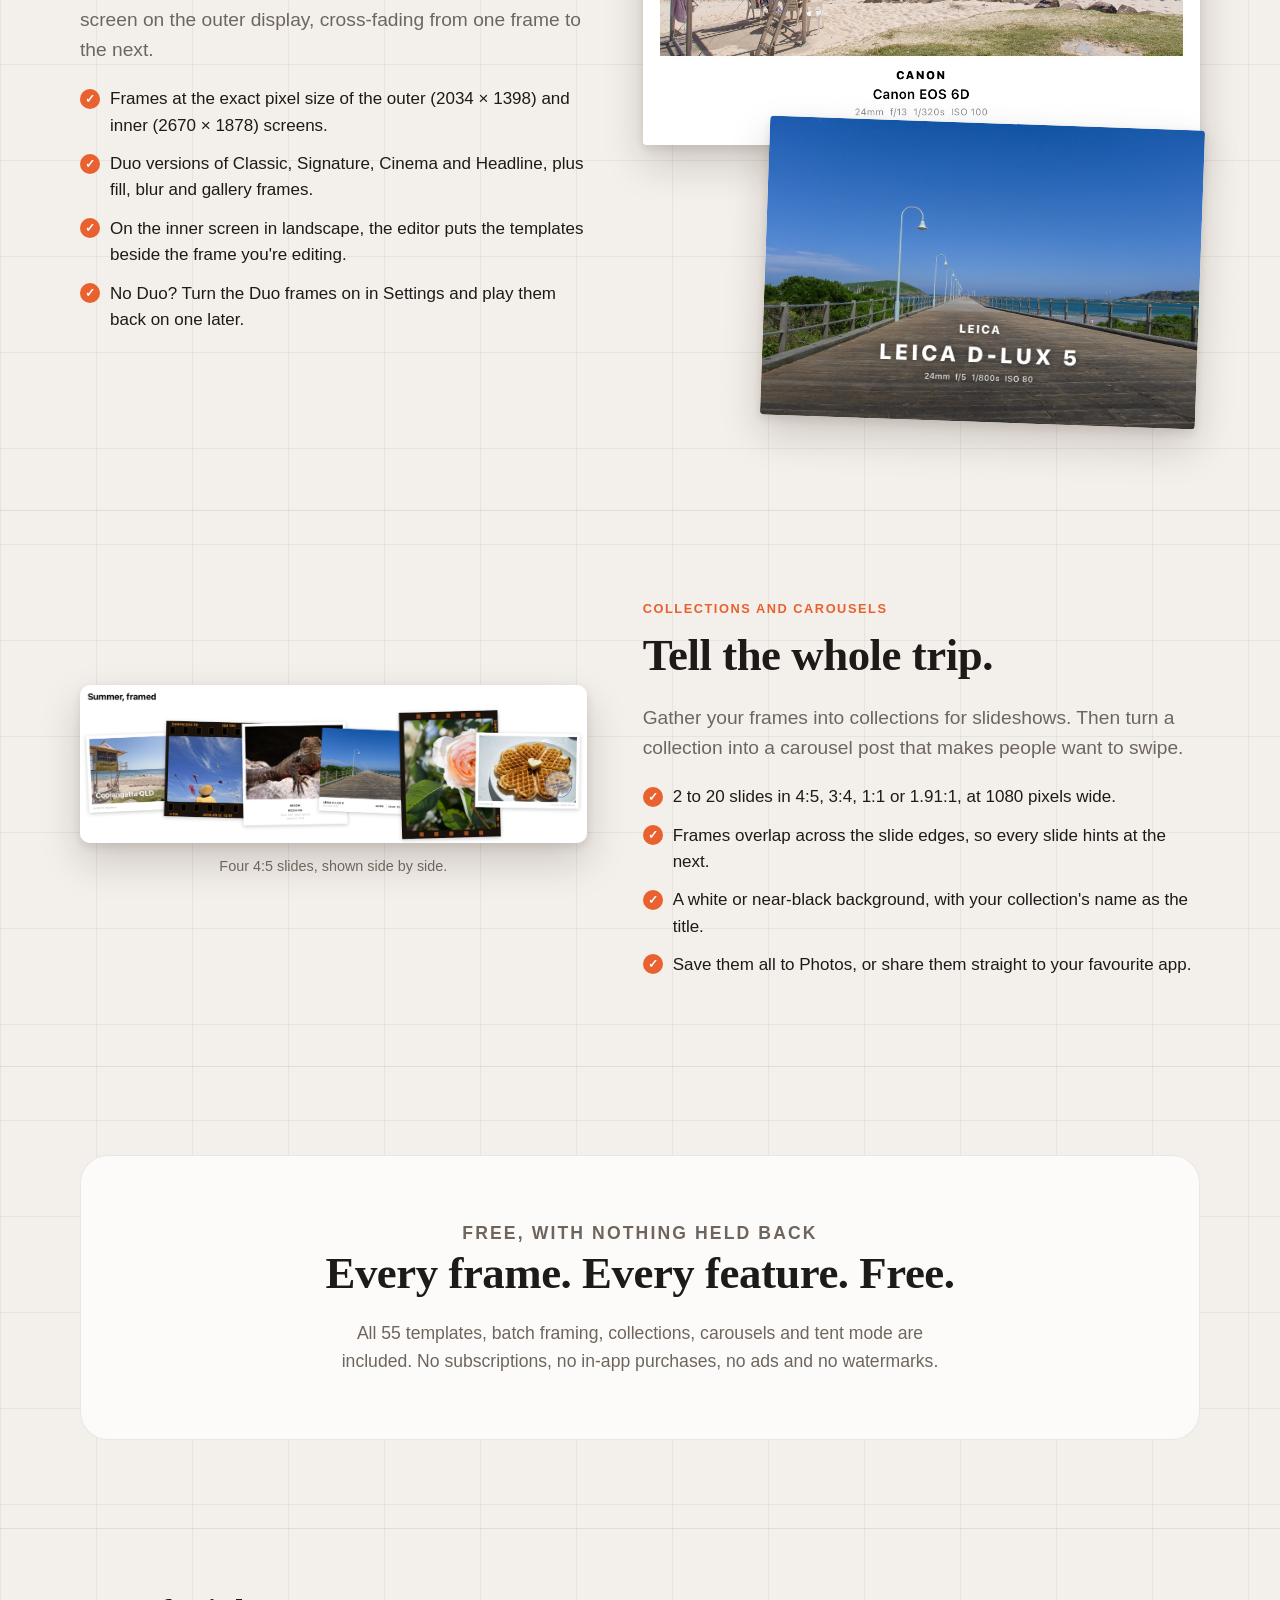
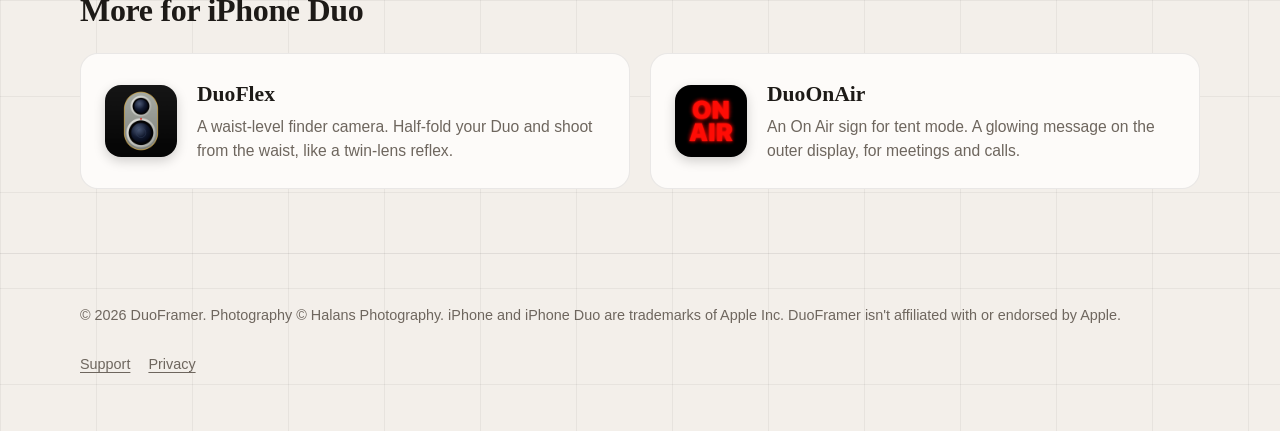
==== commit fd565171: "Use Halans Photography photos; bigger cross links with app icons Gallery frames are rendered by the " ====
--- a/index.html
+++ b/index.html
@@ -43,9 +43,9 @@
           </div>
         </div>
         <div class="prints" aria-hidden="true">
-          <img src="assets/gallery/film-35mm.jpg" alt="" width="840" height="774">
-          <img src="assets/gallery/location-postcard.jpg" alt="" width="840" height="1082">
-          <img src="assets/gallery/camera-classic.jpg" alt="" width="840" height="1303">
+          <img src="assets/gallery/film-35mm.jpg" alt="" width="1050" height="968">
+          <img src="assets/gallery/film-6x7.jpg" alt="" width="1050" height="1347">
+          <img src="assets/gallery/camera-classic.jpg" alt="" width="1050" height="1032">
         </div>
       </div>
     </section>
@@ -104,48 +104,48 @@
             <h3>Camera</h3>
             <p>White borders, info bars, cinematic black, blurred backdrops and gallery mats, with your camera's logo and settings.</p>
             <div class="pair">
-              <img class="print" src="assets/gallery/camera-classic.jpg" alt="A sunset skyline in a white Classic frame, with the camera and settings underneath" width="840" height="1303" loading="lazy">
-              <img class="print" src="assets/gallery/camera-signature.jpg" alt="A mountain lake in a Signature frame with an info bar along the bottom" width="840" height="741" loading="lazy">
+              <img class="print" src="assets/gallery/camera-classic.jpg" alt="An eastern water dragon basking on a rock, in a white Classic frame with the RICOH R8 and its settings underneath" width="1050" height="1032" loading="lazy">
+              <img class="print" src="assets/gallery/camera-signature.jpg" alt="A peach rose in a Signature frame with the Canon EOS 6D settings along the bottom" width="1050" height="837" loading="lazy">
             </div>
           </article>
           <article class="category">
             <h3>Film</h3>
             <p>35mm negatives with real sprocket holes, and 120 medium format in 6×6, 6×4.5, 6×7 and 6×9, edge print and all.</p>
             <div class="pair">
-              <img class="print" src="assets/gallery/film-35mm.jpg" alt="A photo on a strip of 35mm film with sprocket holes and orange edge print" width="840" height="774" loading="lazy">
-              <img class="print" src="assets/gallery/film-6x7.jpg" alt="A portrait photo on a 6×7 medium-format negative" width="840" height="1078" loading="lazy">
+              <img class="print" src="assets/gallery/film-35mm.jpg" alt="Kites in a blue sky on a strip of 35mm film with sprocket holes and orange edge print" width="1050" height="968" loading="lazy">
+              <img class="print" src="assets/gallery/film-6x7.jpg" alt="A peach rose on a portrait 6×7 medium-format negative" width="1050" height="1347" loading="lazy">
             </div>
           </article>
           <article class="category">
             <h3>Location</h3>
             <p>Postcards, passport stamps, map pins, boarding passes and coordinates, with real place names.</p>
             <div class="pair">
-              <img class="print" src="assets/gallery/location-postcard.jpg" alt="A sunset over the sea as a postcard reading Greetings from Gold Coast, Australia" width="840" height="1082" loading="lazy">
-              <img class="print" src="assets/gallery/location-stamp.jpg" alt="A mountain lake with a round passport stamp for Wānaka, New Zealand" width="840" height="670" loading="lazy">
+              <img class="print" src="assets/gallery/location-postcard.jpg" alt="A lifeguard tower on the beach as a postcard reading Greetings from Coolangatta QLD" width="1050" height="776" loading="lazy">
+              <img class="print" src="assets/gallery/location-stamp.jpg" alt="Heart-shaped waffles with a round passport stamp for Knokke-Heist, Belgium" width="1050" height="755" loading="lazy">
             </div>
           </article>
           <article class="category">
             <h3>Weather</h3>
             <p>Forecast bars, big temperatures, wind and humidity, and frames that work out the season.</p>
             <div class="pair">
-              <img class="print" src="assets/gallery/weather-forecast.jpg" alt="A sunset skyline with a weather forecast bar showing 21 degrees" width="840" height="1255" loading="lazy">
-              <img class="print" src="assets/gallery/weather-stats.jpg" alt="A mountain lake with a panel of temperature, feels-like, wind and humidity" width="840" height="630" loading="lazy">
+              <img class="print" src="assets/gallery/weather-forecast.jpg" alt="A long wooden jetty under a clear sky with a sunny 27 degree forecast bar" width="1050" height="868" loading="lazy">
+              <img class="print" src="assets/gallery/weather-stats.jpg" alt="Kites flying overhead beside a panel of temperature, feels-like, wind and humidity" width="1050" height="700" loading="lazy">
             </div>
           </article>
           <article class="category">
             <h3>Holiday</h3>
             <p>Christmas, New Year, Lunar New Year, Valentine's Day, Easter, Halloween, Diwali, Hanukkah, Thanksgiving and birthdays.</p>
             <div class="pair">
-              <img class="print" src="assets/gallery/holiday-christmas.jpg" alt="A sunset in a red Christmas frame reading Merry Christmas" width="840" height="1138" loading="lazy">
-              <img class="print" src="assets/gallery/holiday-lunar.jpg" alt="A skyline in a red and gold Lunar New Year frame" width="840" height="1201" loading="lazy">
+              <img class="print" src="assets/gallery/holiday-valentine.jpg" alt="A peach rose in a pink frame reading Happy Valentine's Day" width="1050" height="870" loading="lazy">
+              <img class="print" src="assets/gallery/holiday-birthday.jpg" alt="Heart-shaped waffles in a warm frame reading Happy Birthday" width="1050" height="870" loading="lazy">
             </div>
           </article>
           <article class="category">
             <h3>iPhone Duo</h3>
             <p>Frames shaped exactly like the Duo's inner and outer screens, made to fill them edge to edge.</p>
             <div class="pair">
-              <img class="print" src="assets/gallery/duo-inner-classic.jpg" alt="A landscape Classic frame shaped like the iPhone Duo inner screen" width="840" height="591" loading="lazy">
-              <img class="print" src="assets/gallery/duo-outer-headline.jpg" alt="A full-bleed Headline frame shaped like the iPhone Duo outer screen" width="840" height="578" loading="lazy">
+              <img class="print" src="assets/gallery/duo-inner-classic.jpg" alt="A beach lifeguard tower in a landscape Classic frame shaped like the iPhone Duo inner screen" width="1050" height="739" loading="lazy">
+              <img class="print" src="assets/gallery/duo-outer-headline.jpg" alt="A wooden jetty in a full-bleed Headline frame shaped like the iPhone Duo outer screen" width="1050" height="722" loading="lazy">
             </div>
           </article>
         </div>
@@ -166,8 +166,8 @@
           </ul>
         </div>
         <div class="duo-pair" aria-hidden="true">
-          <img class="print" src="assets/gallery/duo-inner-classic.jpg" alt="" width="840" height="591" loading="lazy">
-          <img class="print" src="assets/gallery/duo-outer-headline.jpg" alt="" width="840" height="578" loading="lazy">
+          <img class="print" src="assets/gallery/duo-inner-classic.jpg" alt="" width="1050" height="739" loading="lazy">
+          <img class="print" src="assets/gallery/duo-outer-headline.jpg" alt="" width="1050" height="722" loading="lazy">
         </div>
       </div>
     </section>
@@ -186,8 +186,8 @@
           </ul>
         </div>
         <div>
-          <img class="carousel-shot" src="assets/gallery/carousel.jpg" alt="Three carousel slides on a white background titled Wānaka, Nov 2026, with framed photos overlapping across the slide edges" width="1800" height="750" loading="lazy">
-          <p class="slide-note">Three 4:5 slides, shown side by side.</p>
+          <img class="carousel-shot" src="assets/gallery/carousel.jpg" alt="Four carousel slides on a white background titled Summer, framed, with framed photos overlapping across the slide edges" width="2400" height="750" loading="lazy">
+          <p class="slide-note">Four 4:5 slides, shown side by side.</p>
         </div>
       </div>
     </section>
@@ -207,15 +207,15 @@
     <div class="wrap">
       <h2 id="more-apps-title">More for iPhone Duo</h2>
       <ul>
-        <li><a href="https://halans.github.io/DuoFlex/"><strong>DuoFlex</strong><span>A waist-level finder camera</span></a></li>
-        <li><a href="https://halans.github.io/duo-on-air/"><strong>DuoOnAir</strong><span>An On Air sign for tent mode</span></a></li>
+        <li><a href="https://halans.github.io/DuoFlex/"><img src="assets/apps/duoflex.png" alt="" width="72" height="72"><span class="app-text"><strong>DuoFlex</strong><span>A waist-level finder camera. Half-fold your Duo and shoot from the waist, like a twin-lens reflex.</span></span></a></li>
+        <li><a href="https://halans.github.io/duo-on-air/"><img src="assets/apps/duoonair.png" alt="" width="72" height="72"><span class="app-text"><strong>DuoOnAir</strong><span>An On Air sign for tent mode. A glowing message on the outer display, for meetings and calls.</span></span></a></li>
       </ul>
     </div>
   </aside>
 
   <footer>
     <div class="wrap">
-      <p>© 2026 DuoFramer. iPhone and iPhone Duo are trademarks of Apple Inc. DuoFramer isn't affiliated with or endorsed by Apple.</p>
+      <p>© 2026 DuoFramer. Photography © Halans Photography. iPhone and iPhone Duo are trademarks of Apple Inc. DuoFramer isn't affiliated with or endorsed by Apple.</p>
       <ul>
         <li><a href="support.html">Support</a></li>
         <li><a href="privacy.html">Privacy</a></li>
--- a/assets/site.css
+++ b/assets/site.css
@@ -271,22 +271,28 @@
 
 /* Cross links to the other iPhone Duo apps */
 
-.more-apps { border-top: 1px solid var(--line); padding-block: 40px; }
-.more-apps h2 { font-size: 1.1rem; margin-bottom: 16px; }
-.more-apps ul { display: flex; flex-wrap: wrap; gap: 14px; list-style: none; margin: 0; padding: 0; }
+.more-apps { border-top: 1px solid var(--line); padding-block: 64px; }
+.more-apps h2 { font-size: clamp(1.5rem, 2.6vw, 2rem); margin-bottom: 24px; }
+.more-apps ul { display: grid; grid-template-columns: repeat(auto-fit, minmax(320px, 1fr)); gap: 20px; list-style: none; margin: 0; padding: 0; }
 .more-apps a {
   display: flex;
-  flex-direction: column;
-  min-width: 240px;
-  padding: 14px 20px;
-  background: var(--surface);
-  border: 1px solid var(--line);
-  border-radius: 14px;
+  align-items: center;
+  gap: 20px;
+  height: 100%;
+  padding: 24px;
+  background: var(--surface);
+  border: 1px solid var(--line);
+  border-radius: var(--radius);
   color: var(--ink);
   text-decoration: none;
-}
-.more-apps a:hover { border-color: var(--accent); }
-.more-apps span { color: var(--muted); font-size: 0.92rem; }
+  transition: border-color 0.2s, transform 0.2s;
+}
+.more-apps a:hover { border-color: var(--accent); transform: translateY(-2px); }
+@media (prefers-reduced-motion: reduce) { .more-apps a:hover { transform: none; } }
+.more-apps img { flex: none; width: 72px; height: 72px; border-radius: 16px; box-shadow: 0 4px 12px rgba(0, 0, 0, 0.18); }
+.more-apps .app-text { display: flex; flex-direction: column; gap: 4px; }
+.more-apps strong { font-family: var(--serif); font-size: 1.35rem; }
+.more-apps .app-text span { color: var(--muted); font-size: 0.98rem; }
 
 /* Footer */
 
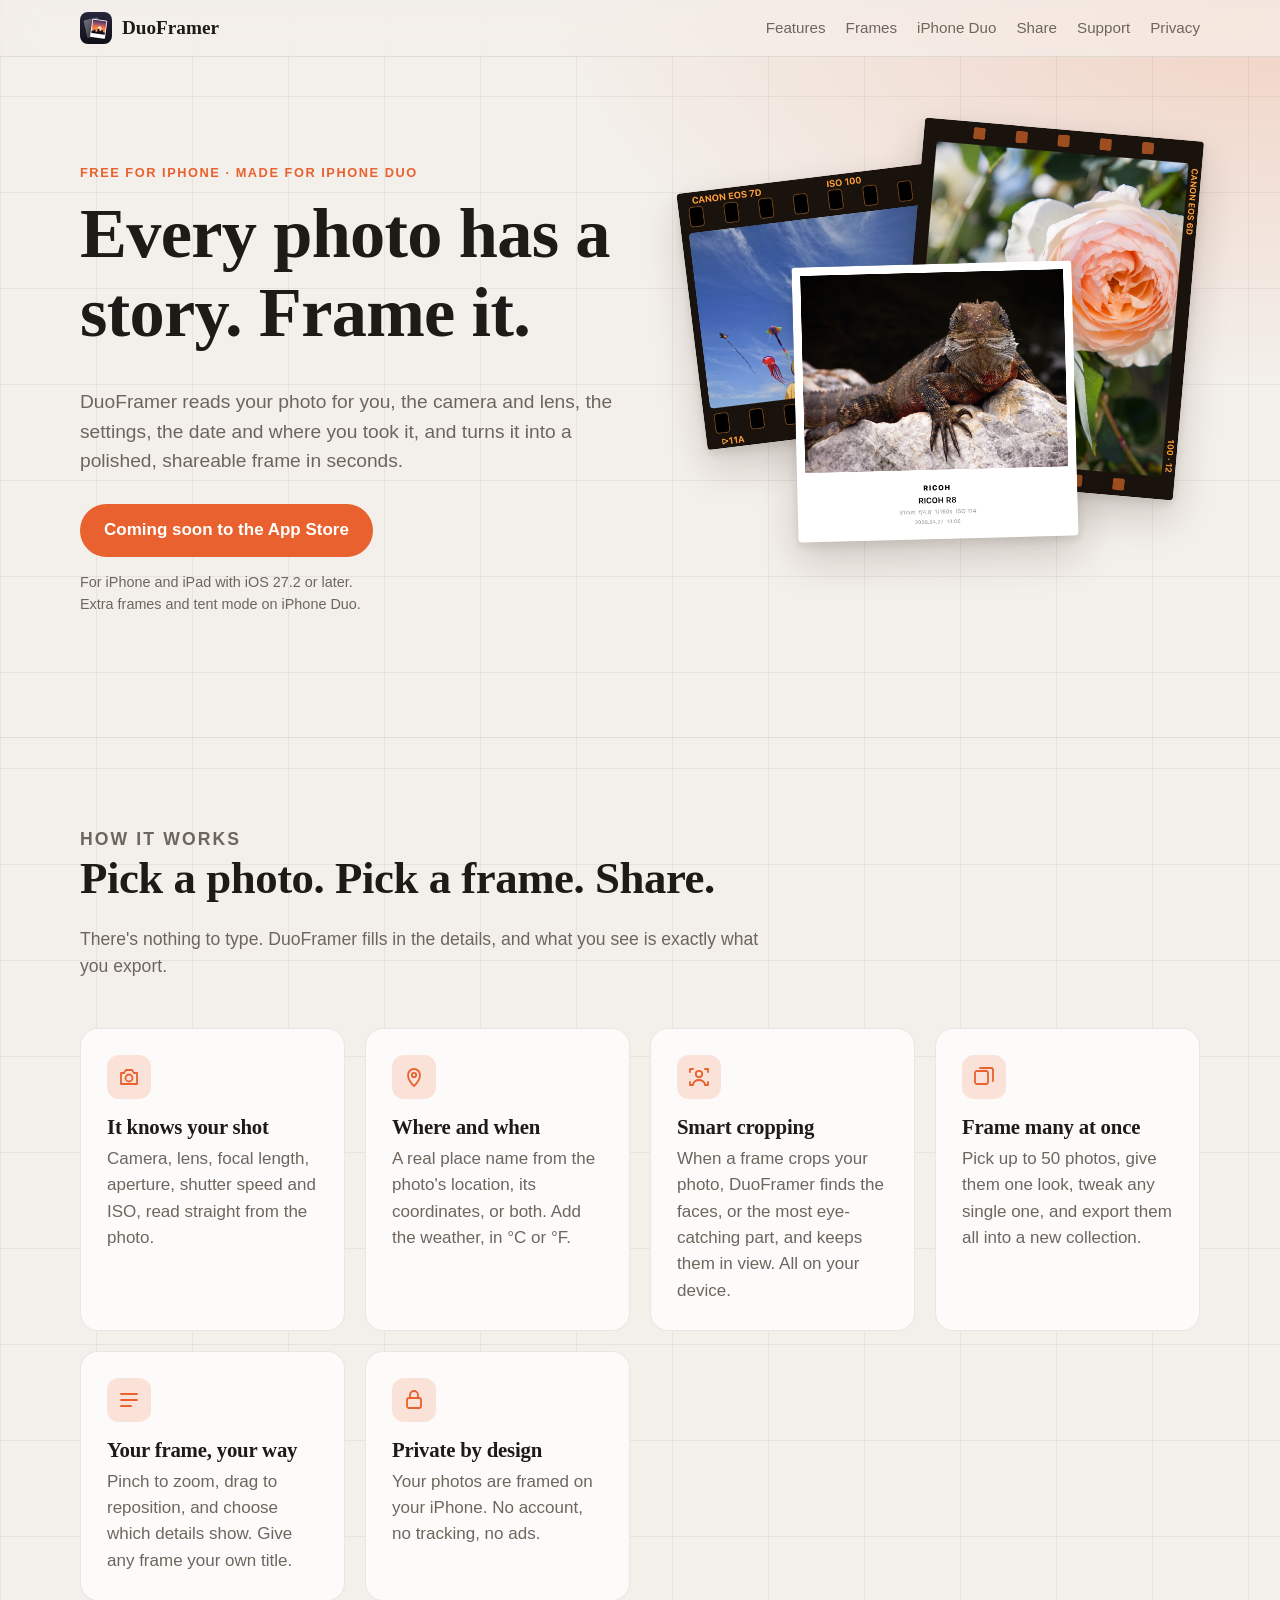
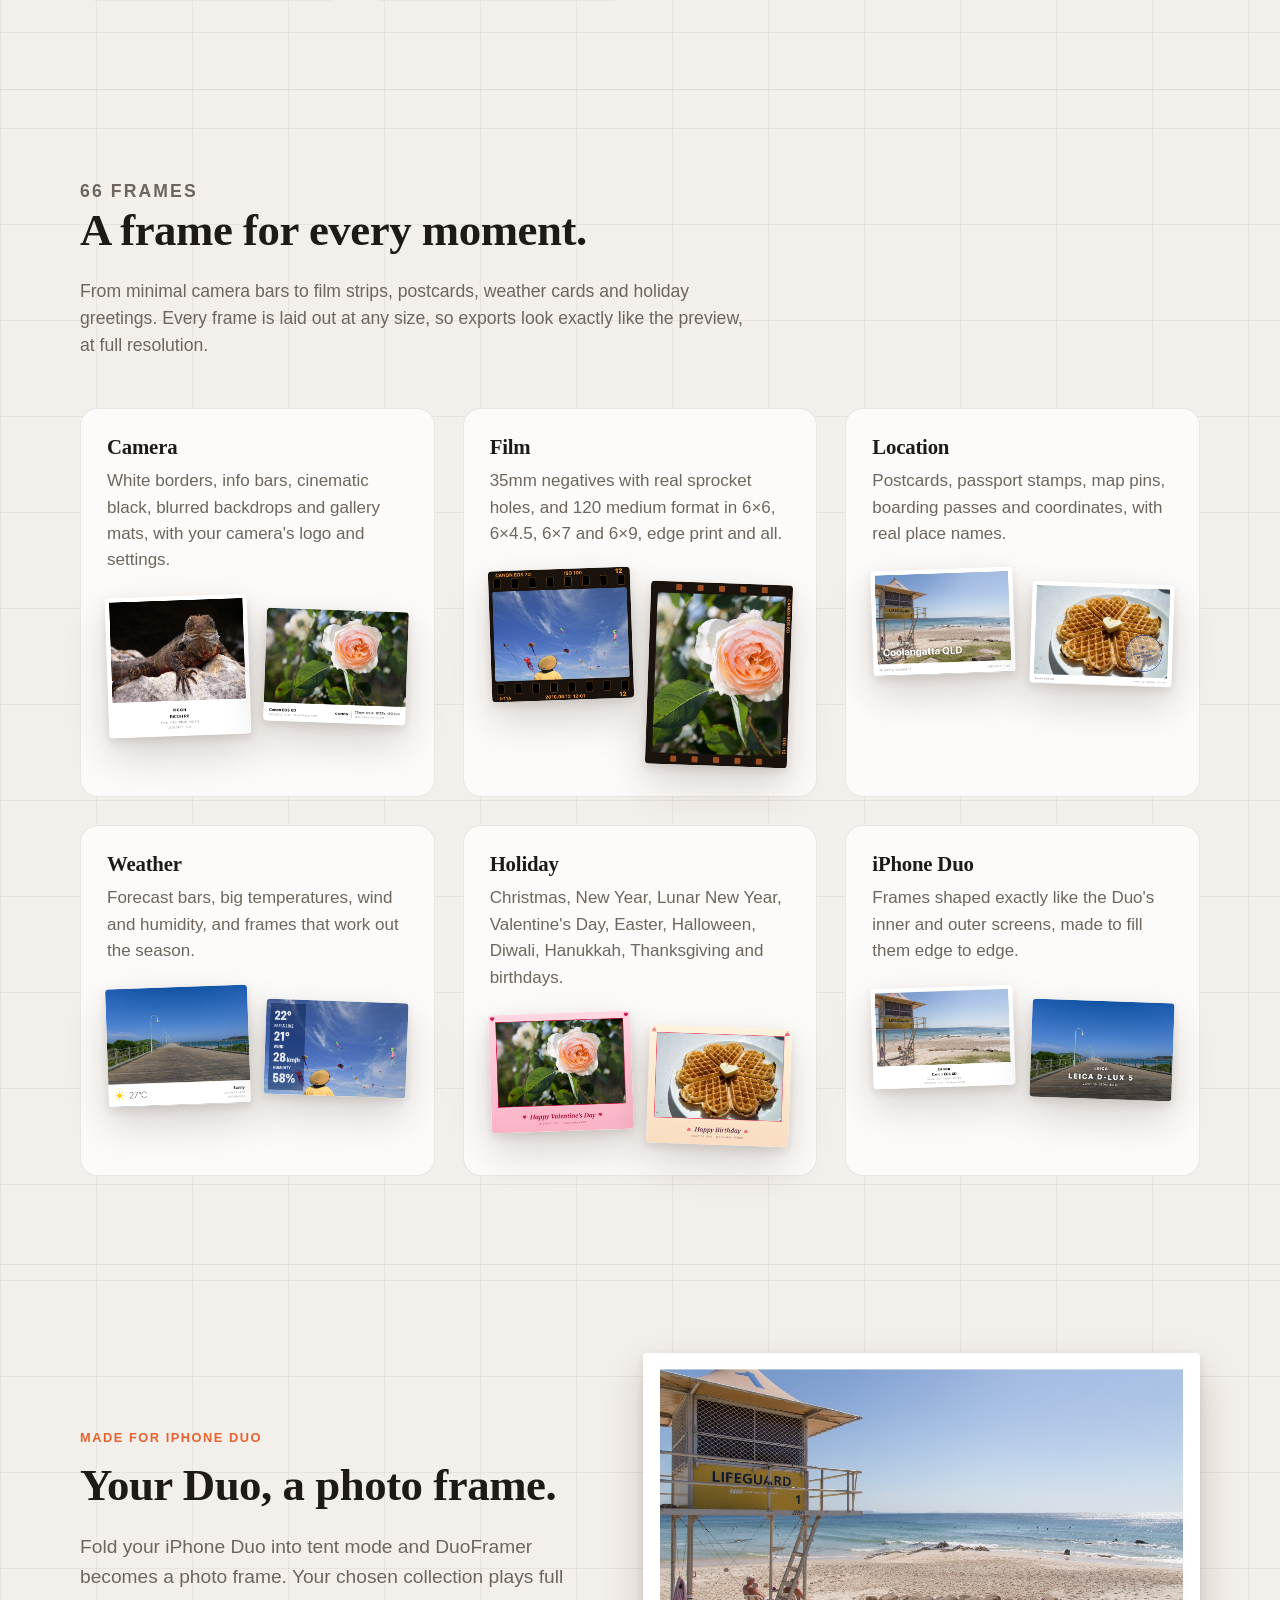
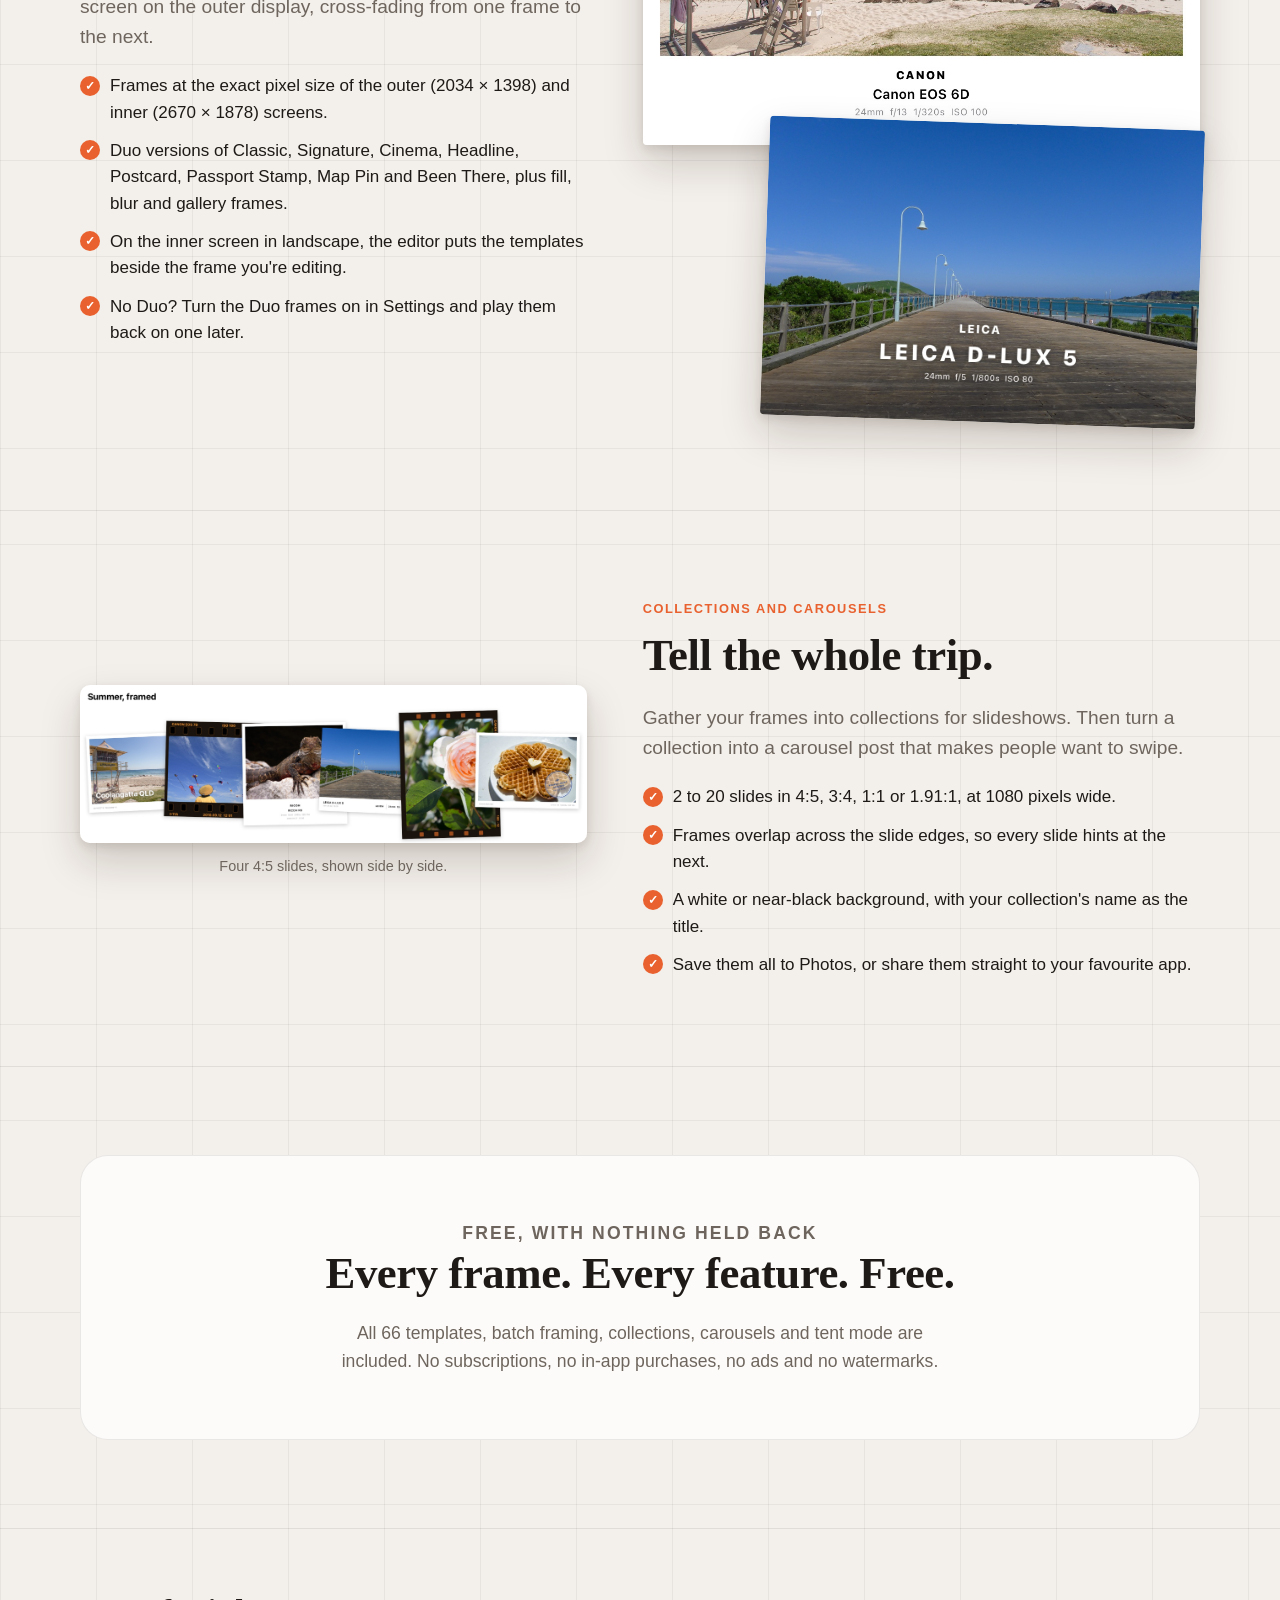
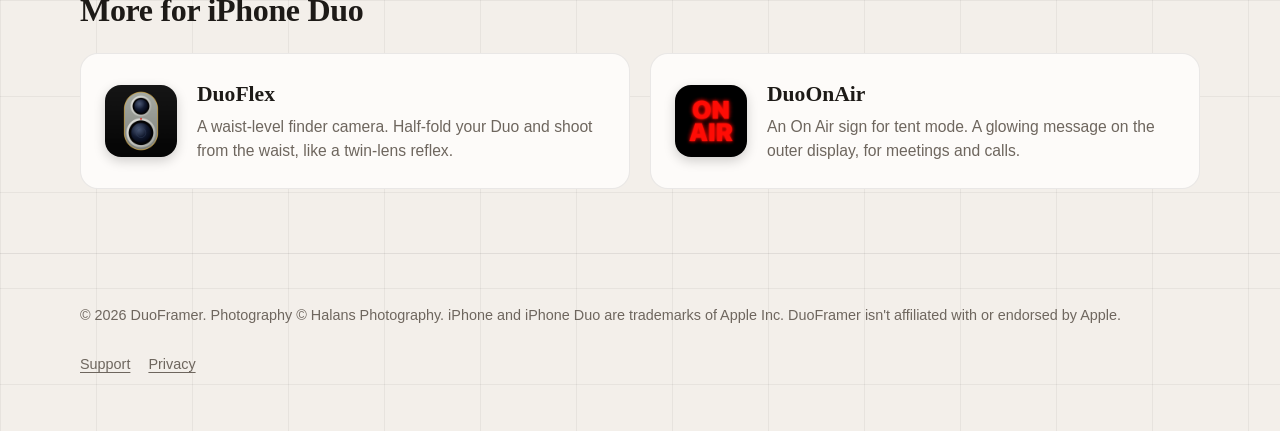
==== commit c745e10b: "Update template count and Duo frame list Co-Authored-By: Claude Opus 5.5 <noreply@anthropic.com>" ====
--- a/index.html
+++ b/index.html
@@ -4,11 +4,11 @@
   <meta charset="utf-8">
   <meta name="viewport" content="width=device-width, initial-scale=1">
   <title>DuoFramer — Every photo has a story. Frame it.</title>
-  <meta name="description" content="DuoFramer reads the camera, settings, place and date from your photos and frames them beautifully: 55 camera, film, travel, weather, holiday and iPhone Duo frames. Free, private, on your iPhone.">
+  <meta name="description" content="DuoFramer reads the camera, settings, place and date from your photos and frames them beautifully: 66 camera, film, travel, weather, holiday and iPhone Duo frames. Free, private, on your iPhone.">
   <meta name="theme-color" content="#f3efea" media="(prefers-color-scheme: light)">
   <meta name="theme-color" content="#000000" media="(prefers-color-scheme: dark)">
   <meta property="og:title" content="DuoFramer — Every photo has a story. Frame it.">
-  <meta property="og:description" content="55 frames that know your shot: camera and settings, place and weather, film strips, holidays, and frames made for iPhone Duo.">
+  <meta property="og:description" content="66 frames that know your shot: camera and settings, place and weather, film strips, holidays, and frames made for iPhone Duo.">
   <meta property="og:image" content="assets/og-image.png">
   <link rel="icon" href="assets/favicon.ico" sizes="any">
   <link rel="icon" type="image/png" sizes="192x192" href="assets/favicon-192.png">
@@ -95,7 +95,7 @@
     <section id="frames">
       <div class="wrap">
         <div class="section-head">
-          <p class="eyebrow">55 frames</p>
+          <p class="eyebrow">66 frames</p>
           <h2>A frame for every moment.</h2>
           <p>From minimal camera bars to film strips, postcards, weather cards and holiday greetings. Every frame is laid out at any size, so exports look exactly like the preview, at full resolution.</p>
         </div>
@@ -160,7 +160,7 @@
           <p class="lede">Fold your iPhone Duo into tent mode and DuoFramer becomes a photo frame. Your chosen collection plays full screen on the outer display, cross-fading from one frame to the next.</p>
           <ul class="checks">
             <li>Frames at the exact pixel size of the outer (2034 × 1398) and inner (2670 × 1878) screens.</li>
-            <li>Duo versions of Classic, Signature, Cinema and Headline, plus fill, blur and gallery frames.</li>
+            <li>Duo versions of Classic, Signature, Cinema, Headline, Postcard, Passport Stamp, Map Pin and Been There, plus fill, blur and gallery frames.</li>
             <li>On the inner screen in landscape, the editor puts the templates beside the frame you're editing.</li>
             <li>No Duo? Turn the Duo frames on in Settings and play them back on one later.</li>
           </ul>
@@ -197,7 +197,7 @@
         <div class="free">
           <p class="eyebrow">Free, with nothing held back</p>
           <h2>Every frame. Every feature. Free.</h2>
-          <p>All 55 templates, batch framing, collections, carousels and tent mode are included. No subscriptions, no in-app purchases, no ads and no watermarks.</p>
+          <p>All 66 templates, batch framing, collections, carousels and tent mode are included. No subscriptions, no in-app purchases, no ads and no watermarks.</p>
         </div>
       </div>
     </section>
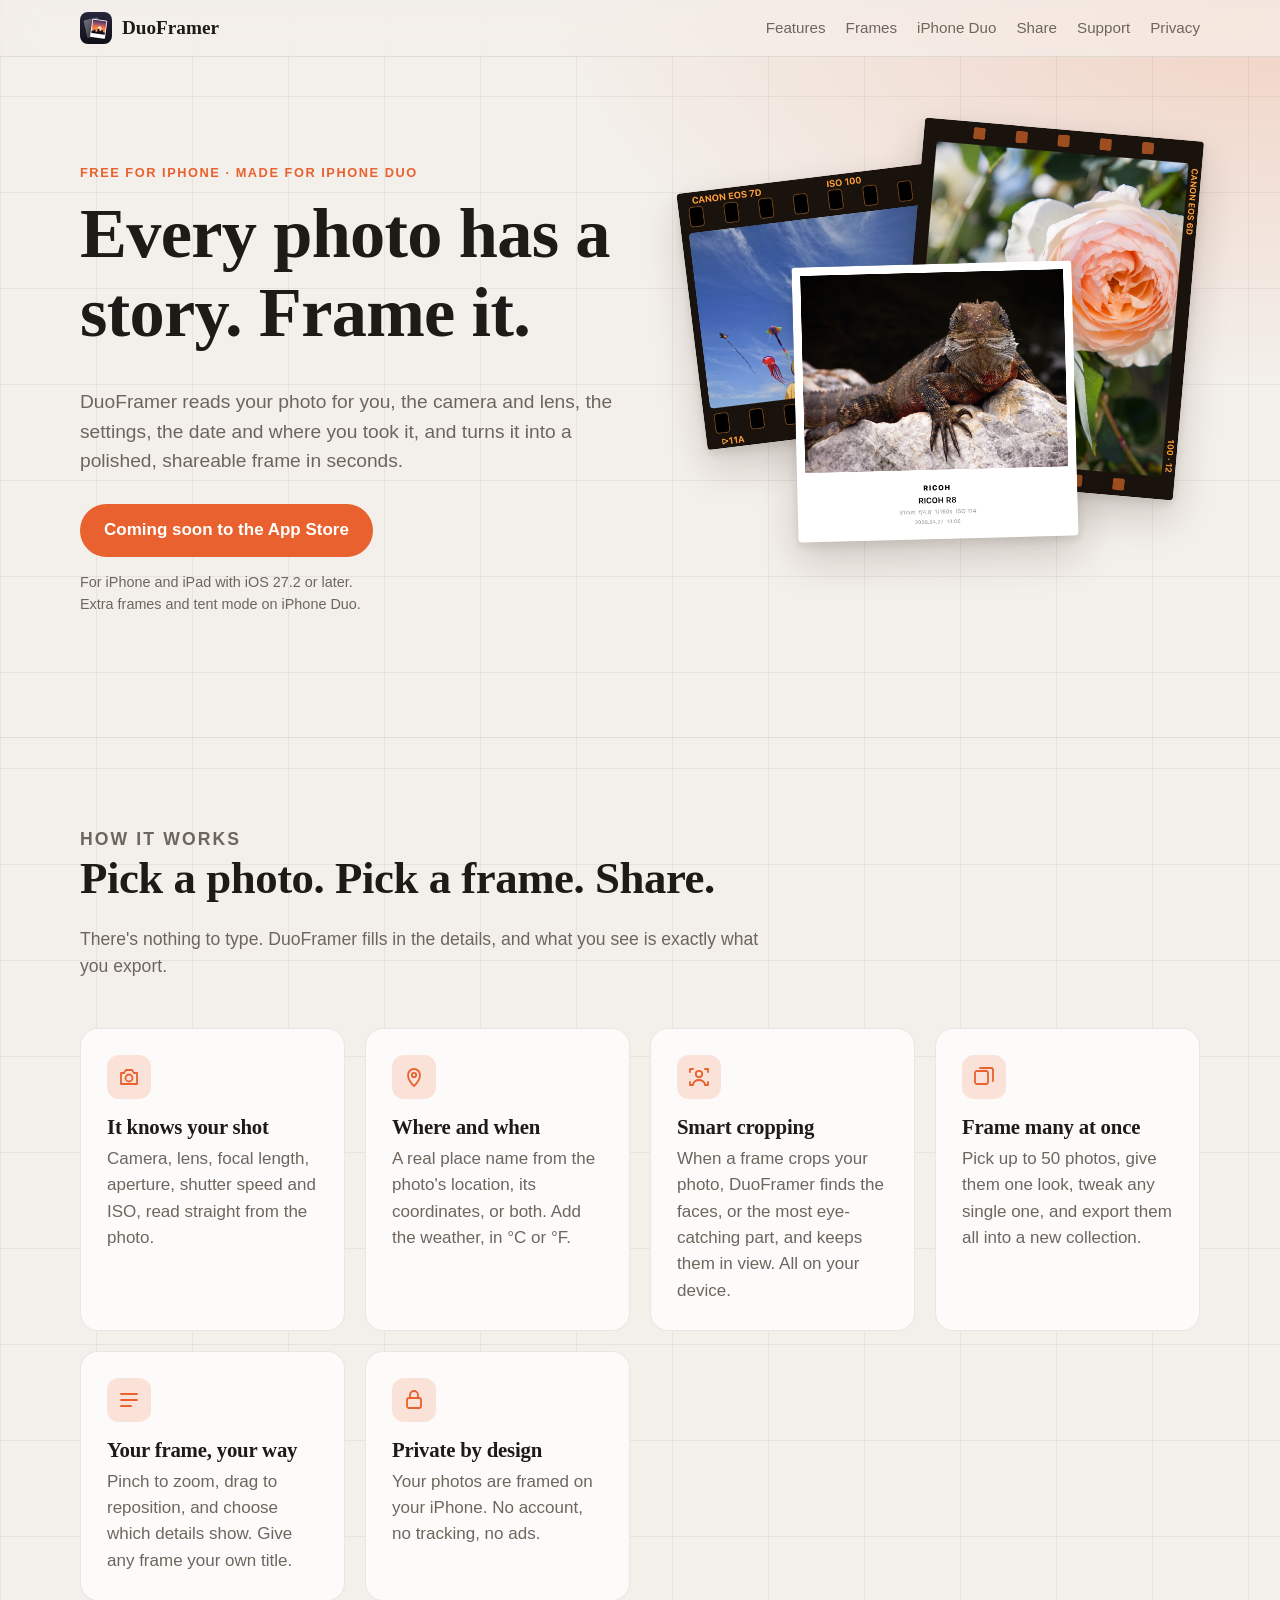
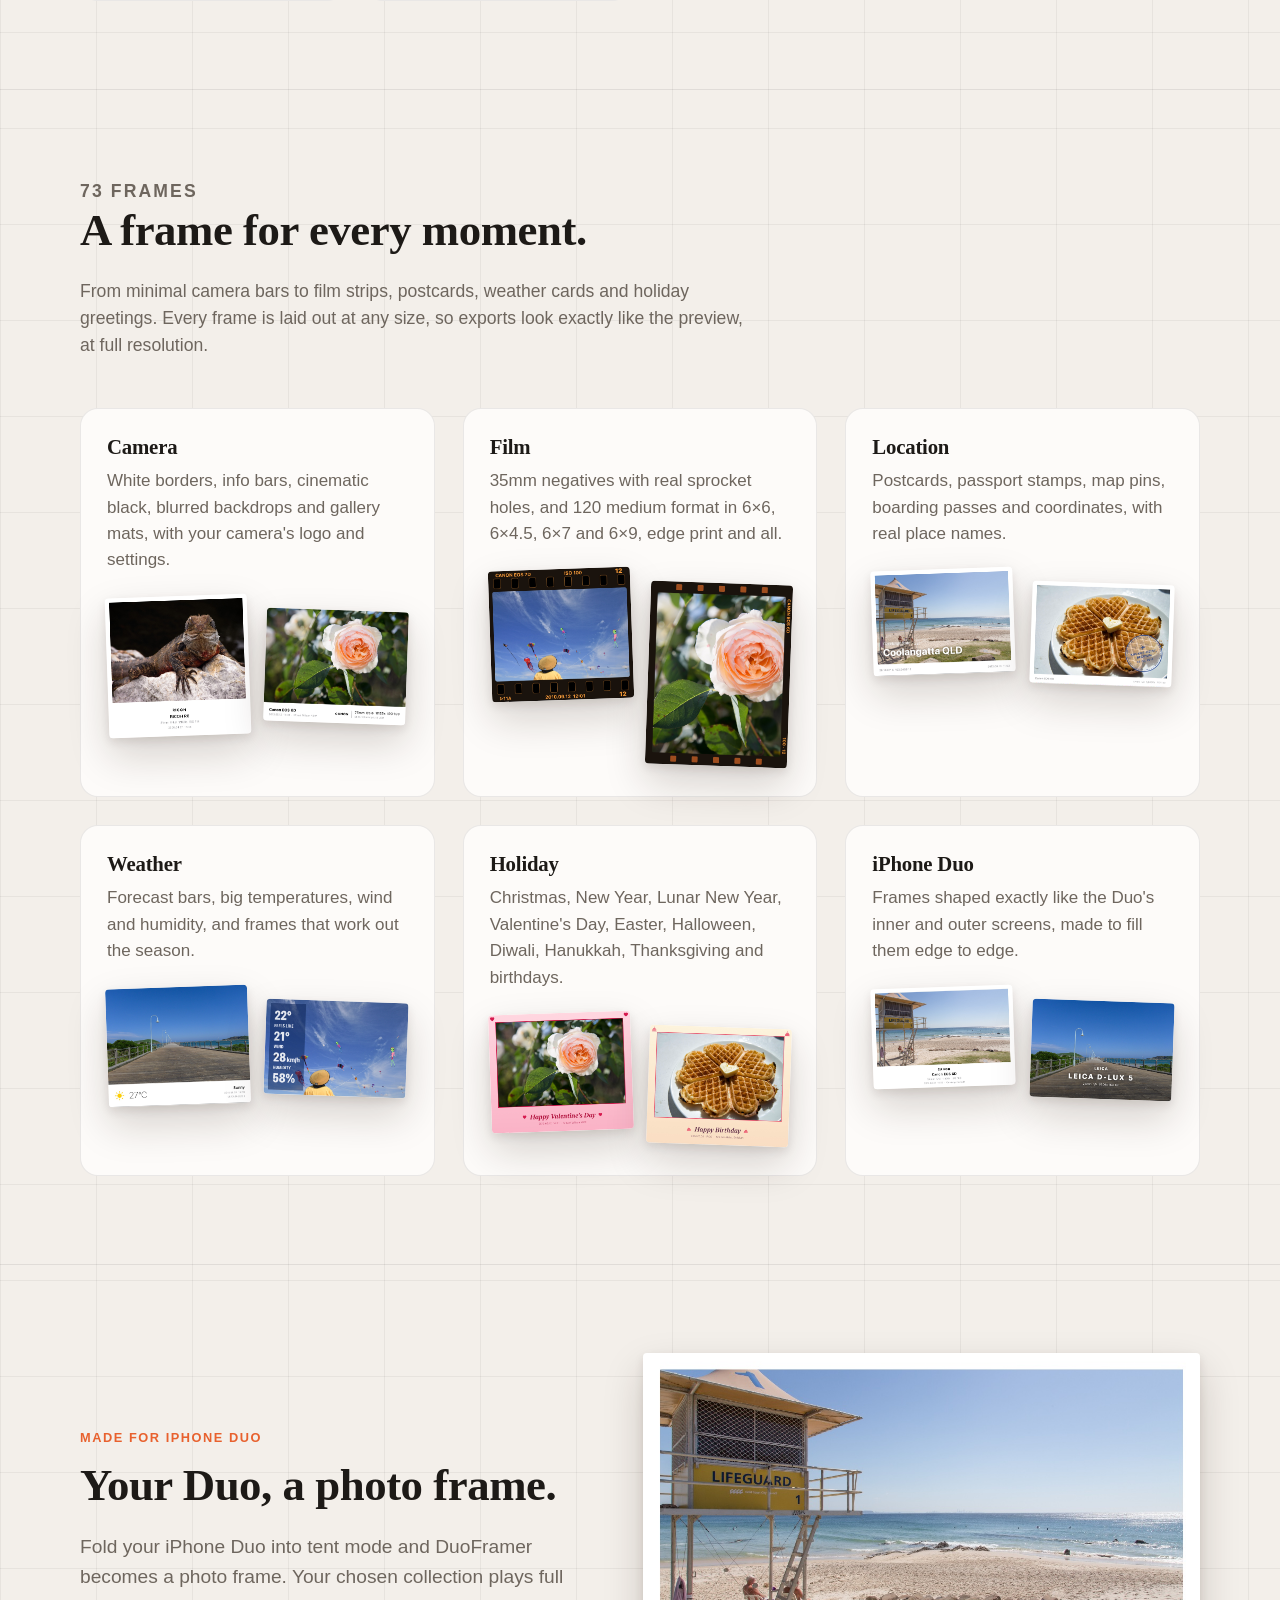
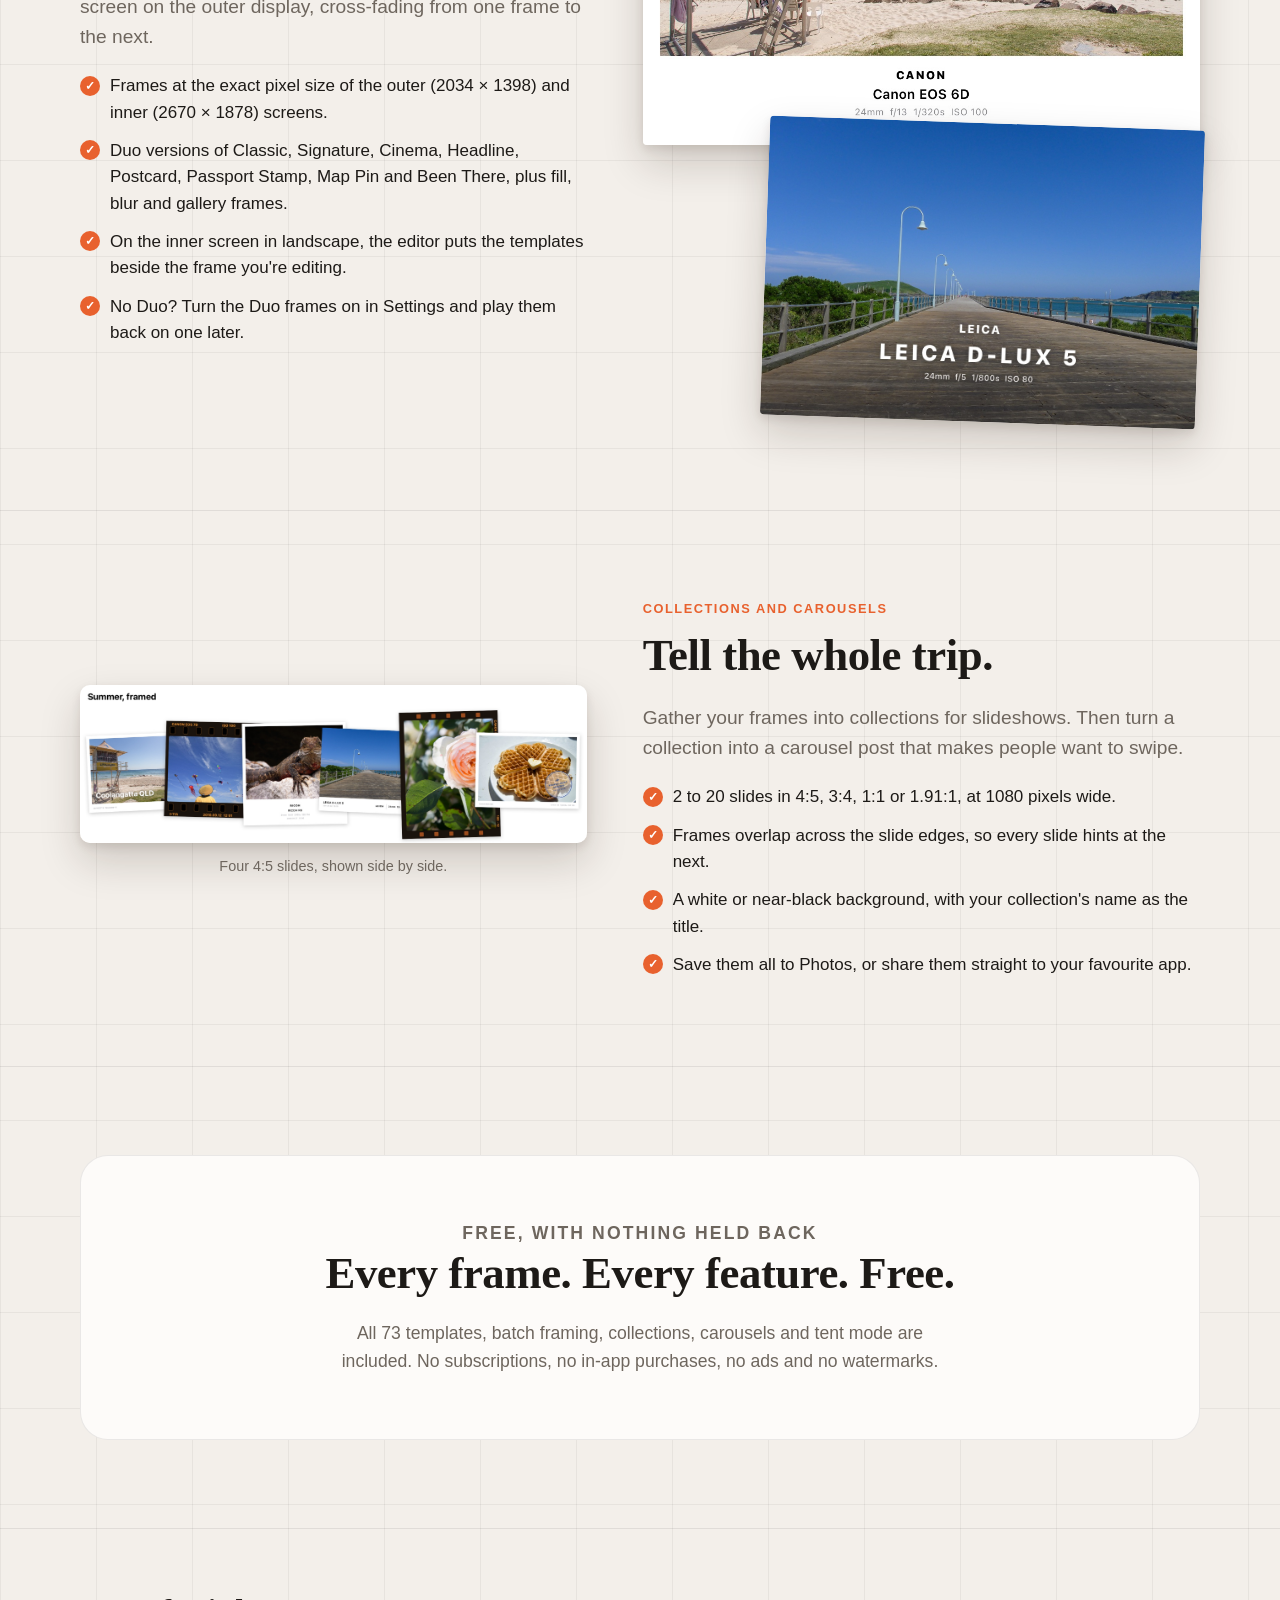
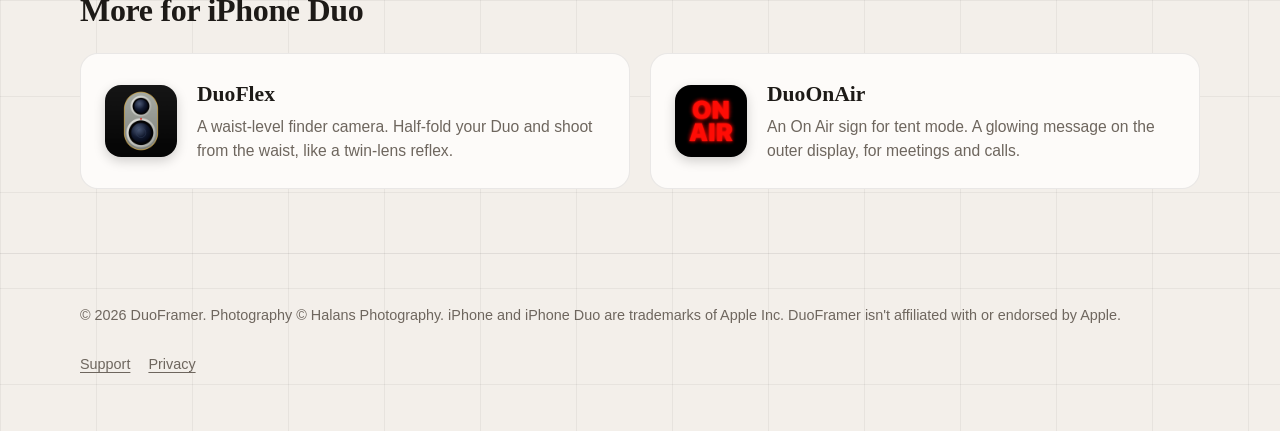
==== commit 3ff5daaf: "Update template count to 73 Co-Authored-By: Claude Opus 5.5 <noreply@anthropic.com>" ====
--- a/index.html
+++ b/index.html
@@ -4,11 +4,11 @@
   <meta charset="utf-8">
   <meta name="viewport" content="width=device-width, initial-scale=1">
   <title>DuoFramer — Every photo has a story. Frame it.</title>
-  <meta name="description" content="DuoFramer reads the camera, settings, place and date from your photos and frames them beautifully: 66 camera, film, travel, weather, holiday and iPhone Duo frames. Free, private, on your iPhone.">
+  <meta name="description" content="DuoFramer reads the camera, settings, place and date from your photos and frames them beautifully: 73 camera, film, travel, weather, holiday and iPhone Duo frames. Free, private, on your iPhone.">
   <meta name="theme-color" content="#f3efea" media="(prefers-color-scheme: light)">
   <meta name="theme-color" content="#000000" media="(prefers-color-scheme: dark)">
   <meta property="og:title" content="DuoFramer — Every photo has a story. Frame it.">
-  <meta property="og:description" content="66 frames that know your shot: camera and settings, place and weather, film strips, holidays, and frames made for iPhone Duo.">
+  <meta property="og:description" content="73 frames that know your shot: camera and settings, place and weather, film strips, holidays, and frames made for iPhone Duo.">
   <meta property="og:image" content="assets/og-image.png">
   <link rel="icon" href="assets/favicon.ico" sizes="any">
   <link rel="icon" type="image/png" sizes="192x192" href="assets/favicon-192.png">
@@ -95,7 +95,7 @@
     <section id="frames">
       <div class="wrap">
         <div class="section-head">
-          <p class="eyebrow">66 frames</p>
+          <p class="eyebrow">73 frames</p>
           <h2>A frame for every moment.</h2>
           <p>From minimal camera bars to film strips, postcards, weather cards and holiday greetings. Every frame is laid out at any size, so exports look exactly like the preview, at full resolution.</p>
         </div>
@@ -197,7 +197,7 @@
         <div class="free">
           <p class="eyebrow">Free, with nothing held back</p>
           <h2>Every frame. Every feature. Free.</h2>
-          <p>All 66 templates, batch framing, collections, carousels and tent mode are included. No subscriptions, no in-app purchases, no ads and no watermarks.</p>
+          <p>All 73 templates, batch framing, collections, carousels and tent mode are included. No subscriptions, no in-app purchases, no ads and no watermarks.</p>
         </div>
       </div>
     </section>
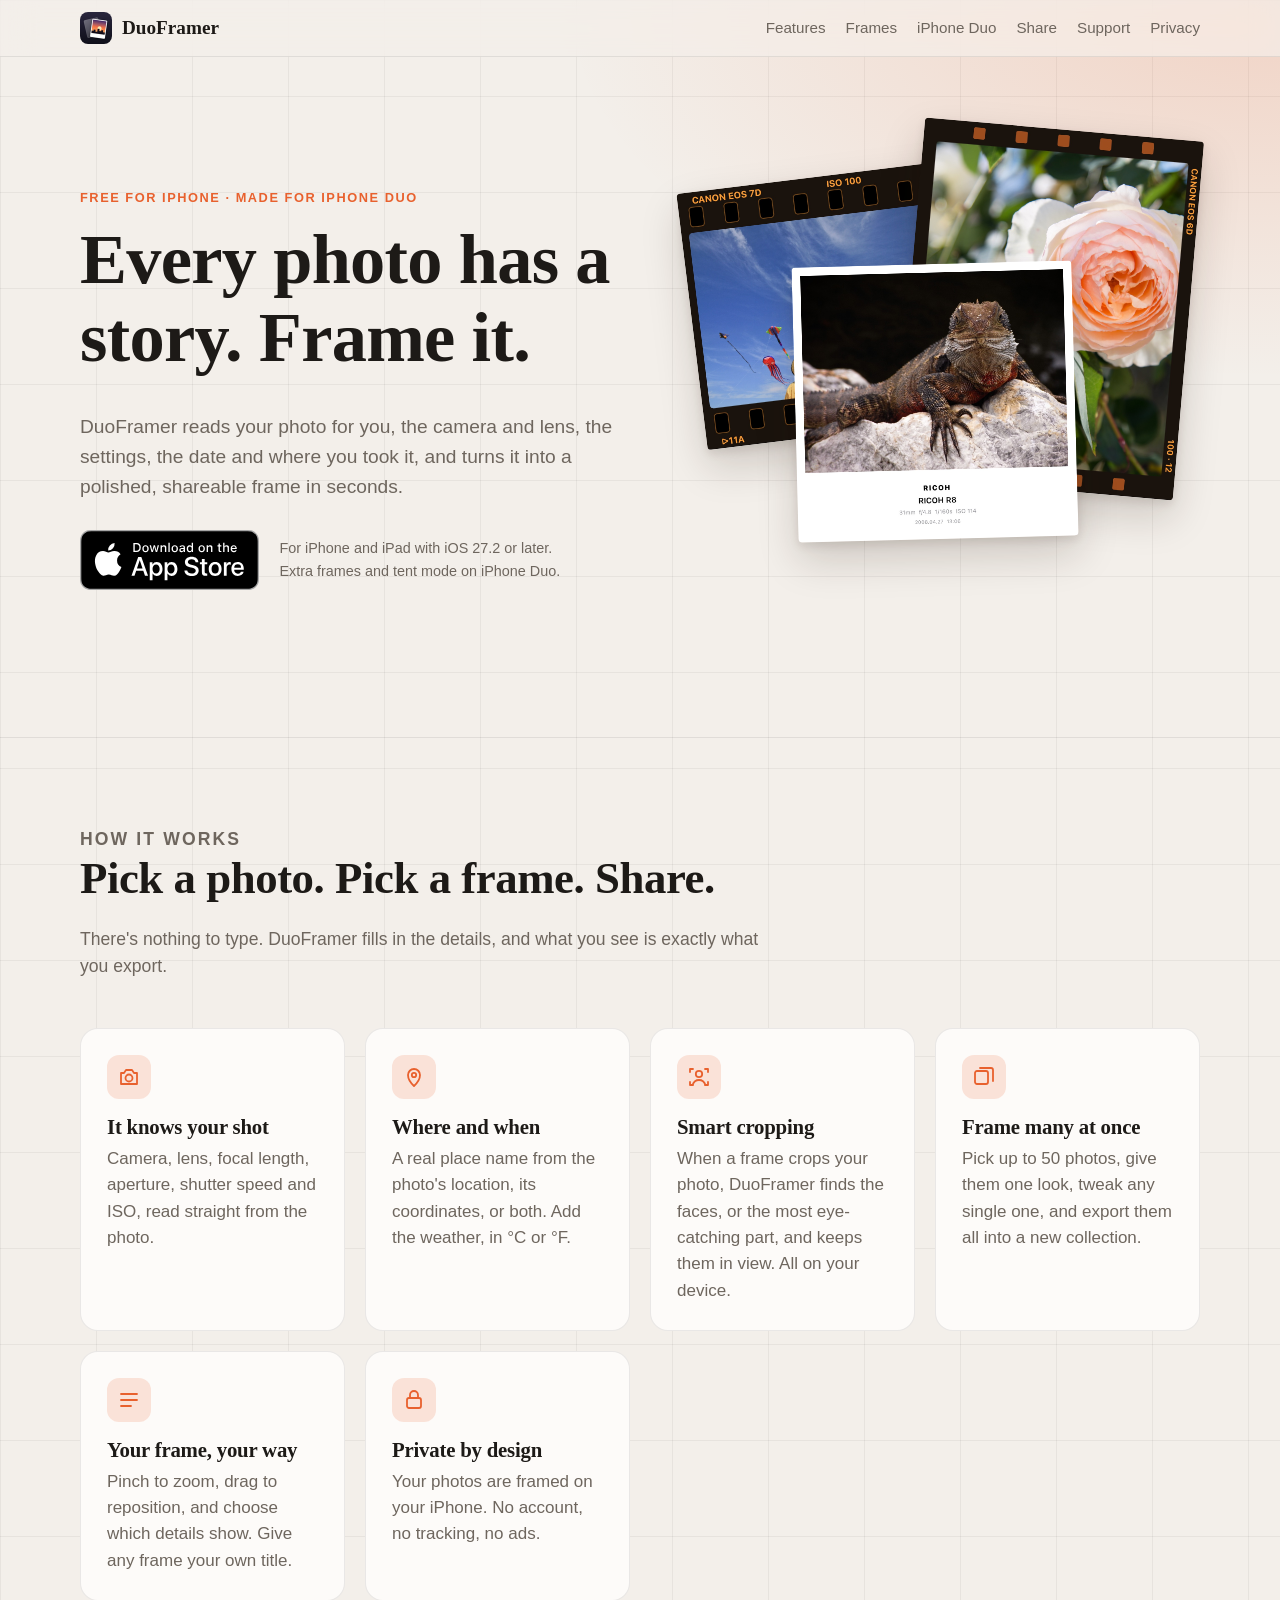
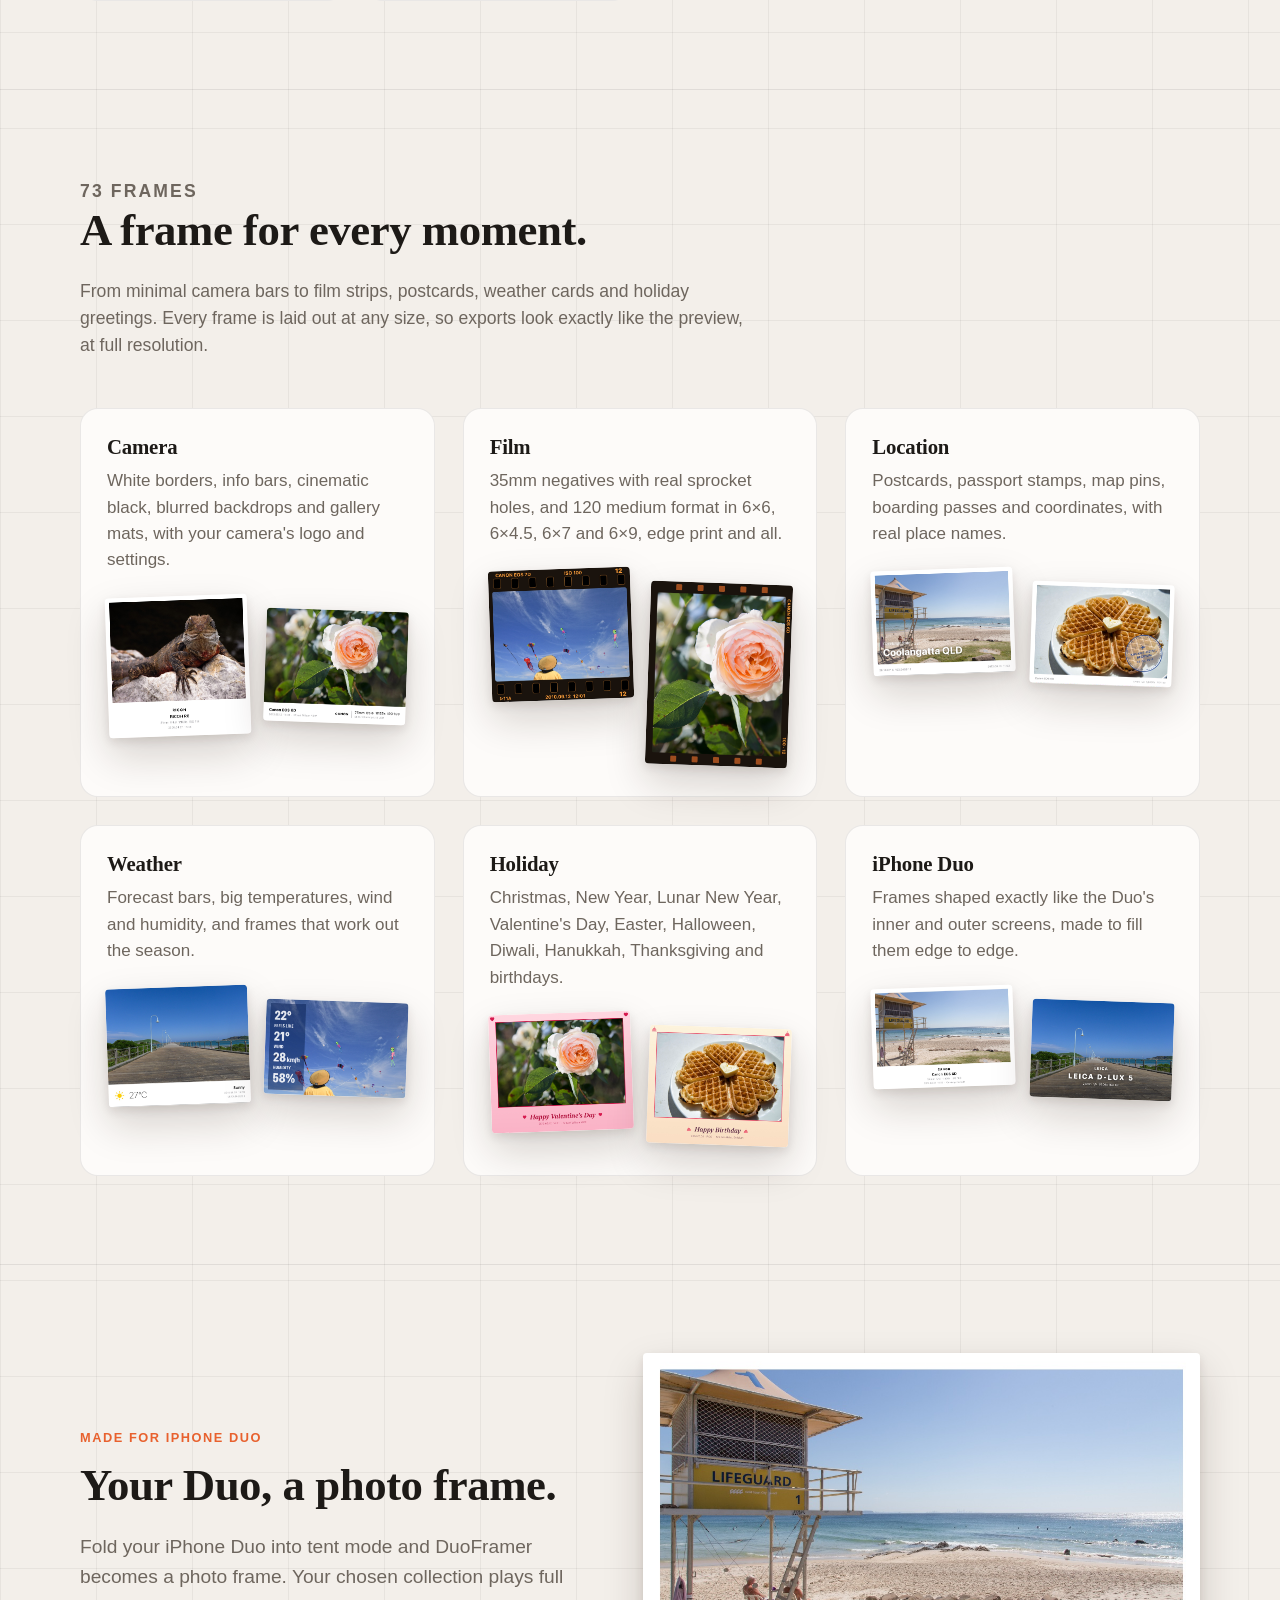
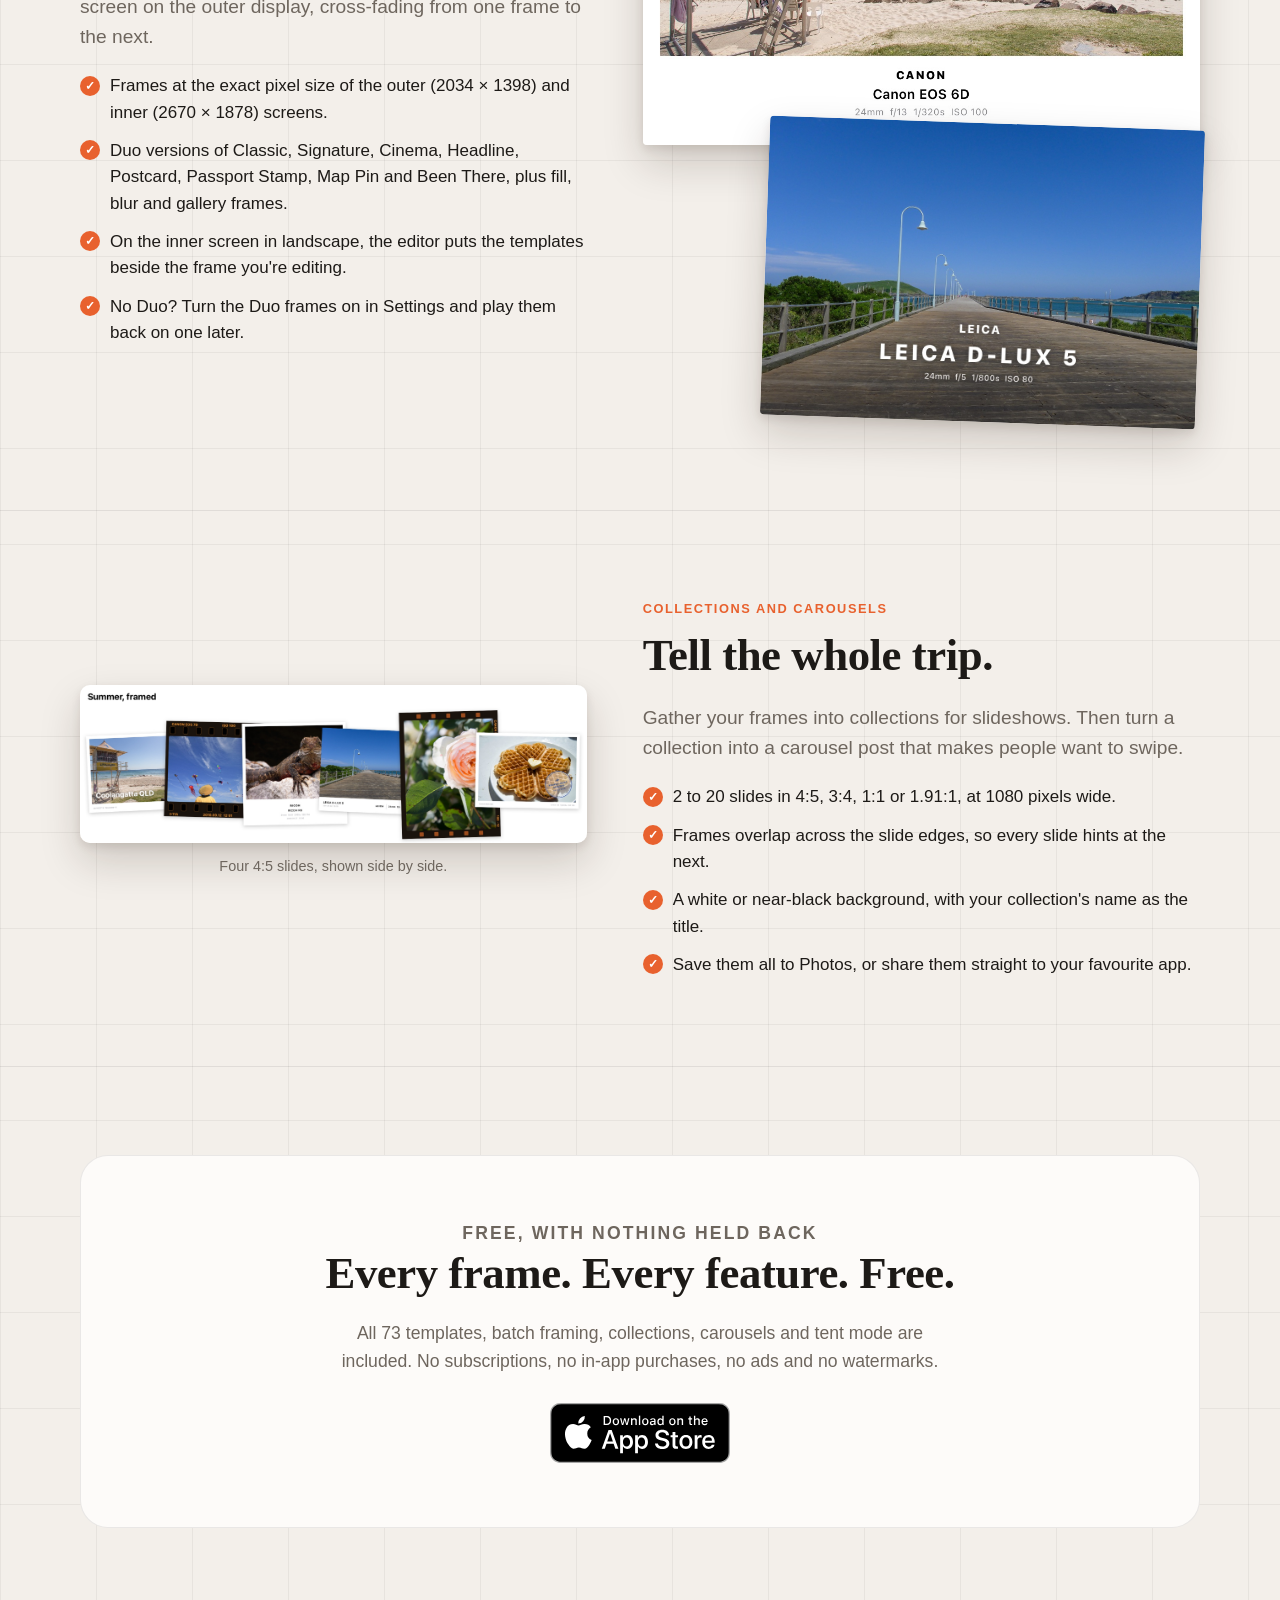
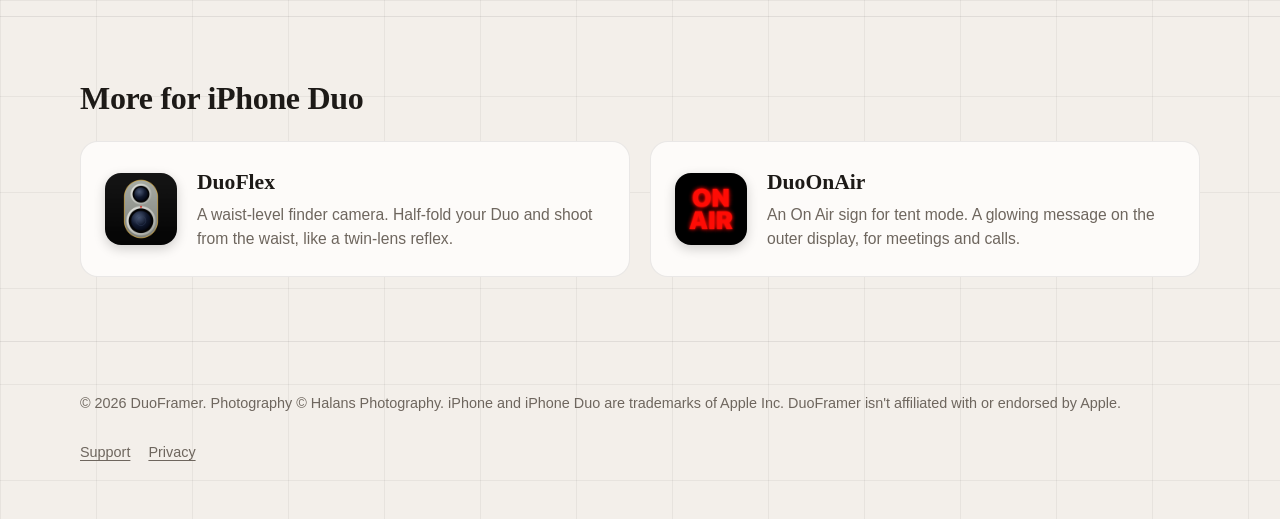
==== commit 26bee1b4: "Link to the App Store with Apple's badge and Smart App Banner Co-Authored-By: Claude Opus 5.5 <norep" ====
--- a/index.html
+++ b/index.html
@@ -10,6 +10,7 @@
   <meta property="og:title" content="DuoFramer — Every photo has a story. Frame it.">
   <meta property="og:description" content="73 frames that know your shot: camera and settings, place and weather, film strips, holidays, and frames made for iPhone Duo.">
   <meta property="og:image" content="assets/og-image.png">
+  <meta name="apple-itunes-app" content="app-id=6837866426">
   <link rel="icon" href="assets/favicon.ico" sizes="any">
   <link rel="icon" type="image/png" sizes="192x192" href="assets/favicon-192.png">
   <link rel="apple-touch-icon" href="assets/apple-touch-icon.png">
@@ -38,7 +39,7 @@
           <h1>Every photo has a story. Frame it.</h1>
           <p class="lede">DuoFramer reads your photo for you, the camera and lens, the settings, the date and where you took it, and turns it into a polished, shareable frame in seconds.</p>
           <div class="cta">
-            <span class="button" aria-disabled="true">Coming soon to the App Store</span>
+            <a class="app-store-badge" href="https://apps.apple.com/app/duoframer-photo-frames/id6837866426"><img src="assets/app-store-badge.svg" alt="Download DuoFramer on the App Store" width="180" height="60"></a>
             <span class="requires">For iPhone and iPad with iOS 27.2 or later.<br>Extra frames and tent mode on iPhone Duo.</span>
           </div>
         </div>
@@ -198,6 +199,7 @@
           <p class="eyebrow">Free, with nothing held back</p>
           <h2>Every frame. Every feature. Free.</h2>
           <p>All 73 templates, batch framing, collections, carousels and tent mode are included. No subscriptions, no in-app purchases, no ads and no watermarks.</p>
+          <div class="cta center"><a class="app-store-badge" href="https://apps.apple.com/app/duoframer-photo-frames/id6837866426"><img src="assets/app-store-badge.svg" alt="Download DuoFramer on the App Store" width="180" height="60"></a></div>
         </div>
       </div>
     </section>
--- a/assets/site.css
+++ b/assets/site.css
@@ -140,6 +140,12 @@
 .button.secondary { background: transparent; color: var(--ink); border: 1px solid var(--line); }
 
 .requires { color: var(--muted); font-size: 0.9rem; }
+
+/* Apple's "Download on the App Store" badge, used unaltered at its required minimum size or larger. */
+.app-store-badge { display: inline-block; line-height: 0; }
+.app-store-badge img { height: 60px; width: auto; }
+.app-store-badge:hover { filter: brightness(1.15); }
+.cta.center { justify-content: center; }
 
 /* Prints: frames laid on the table at slight angles. */
 
